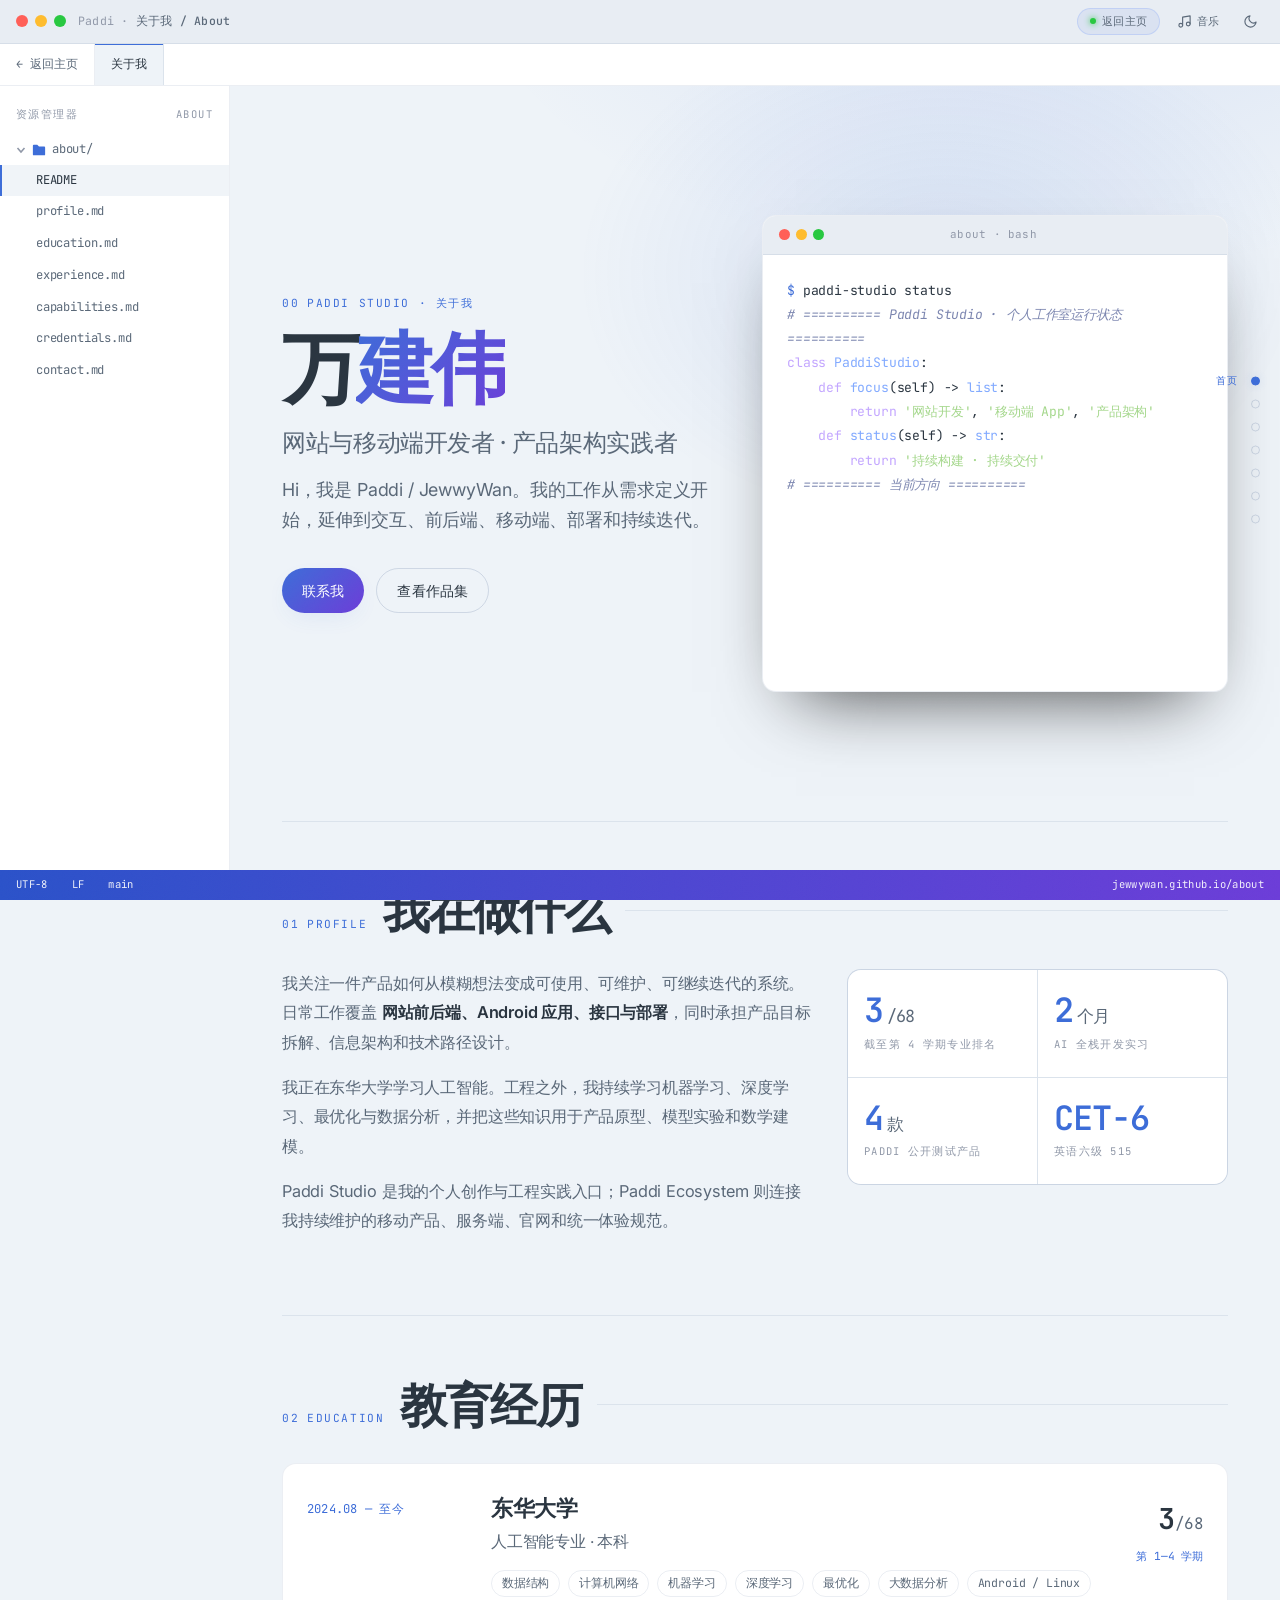
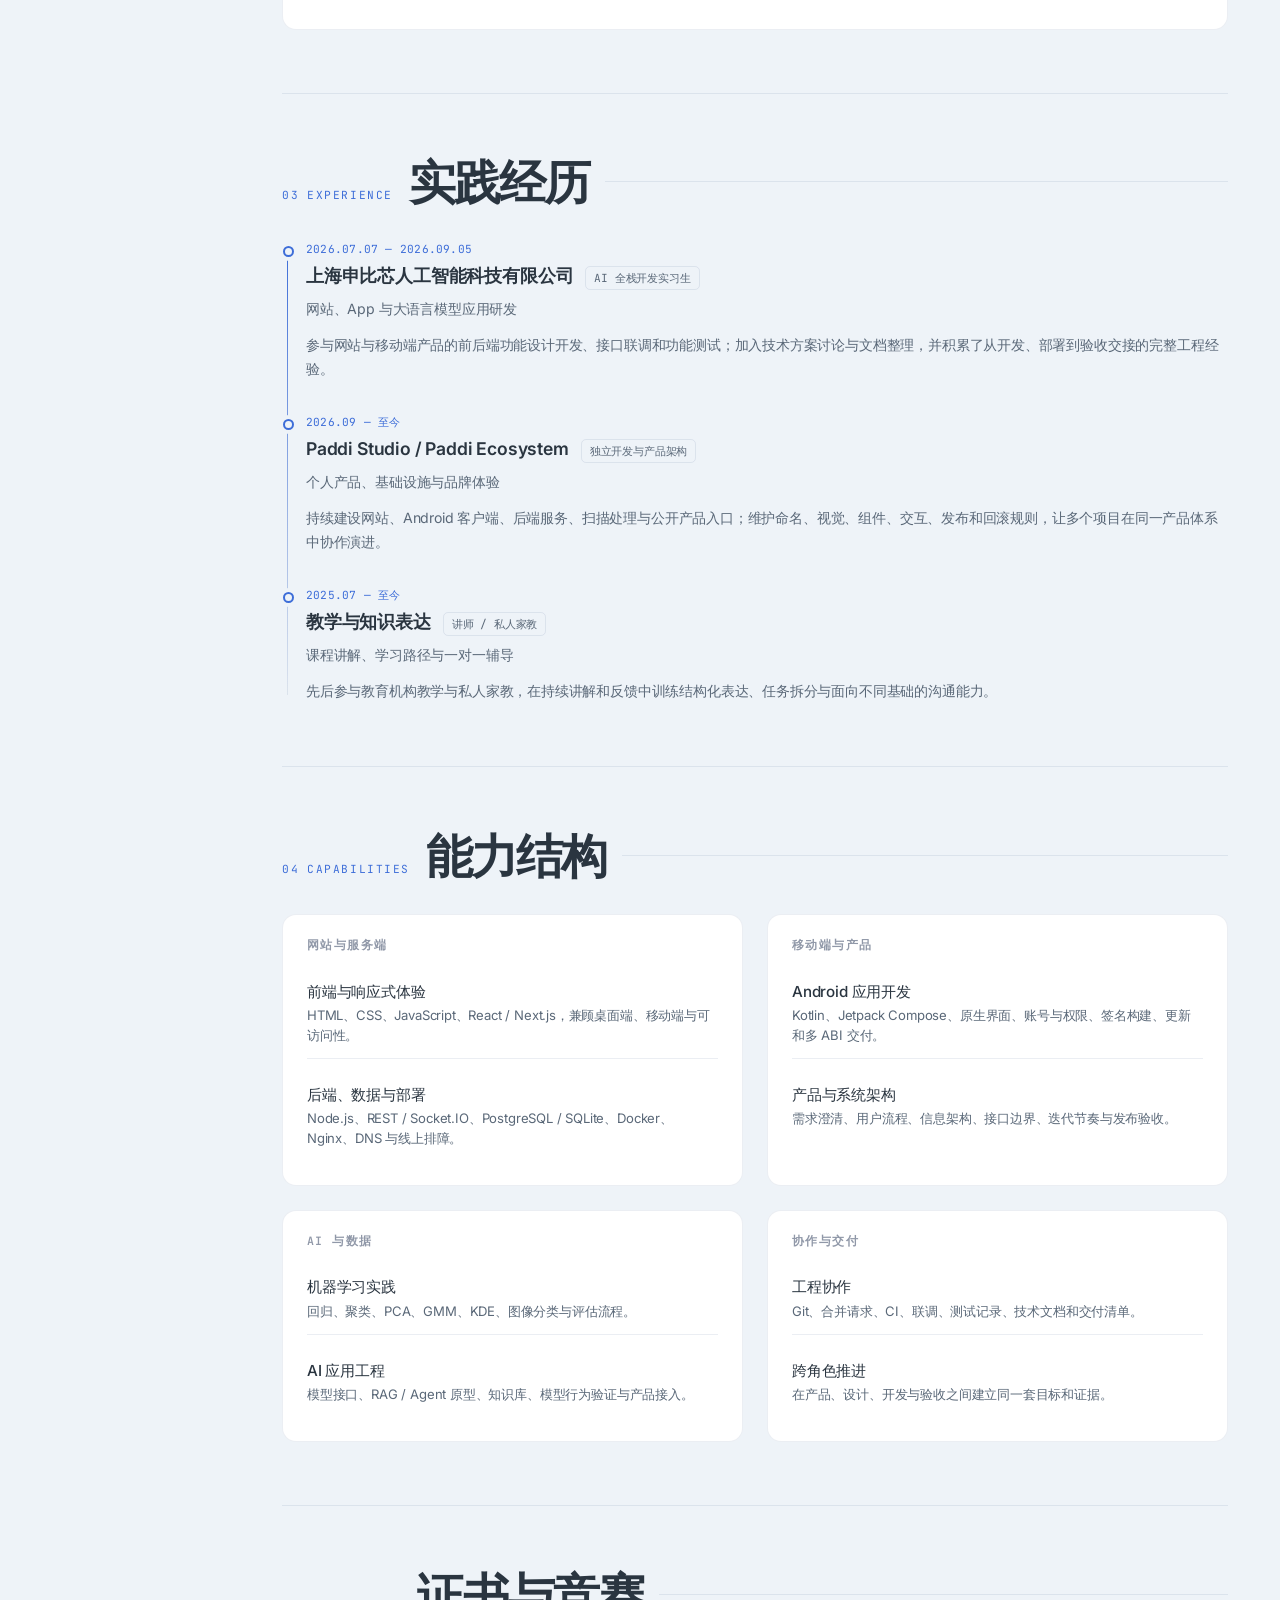
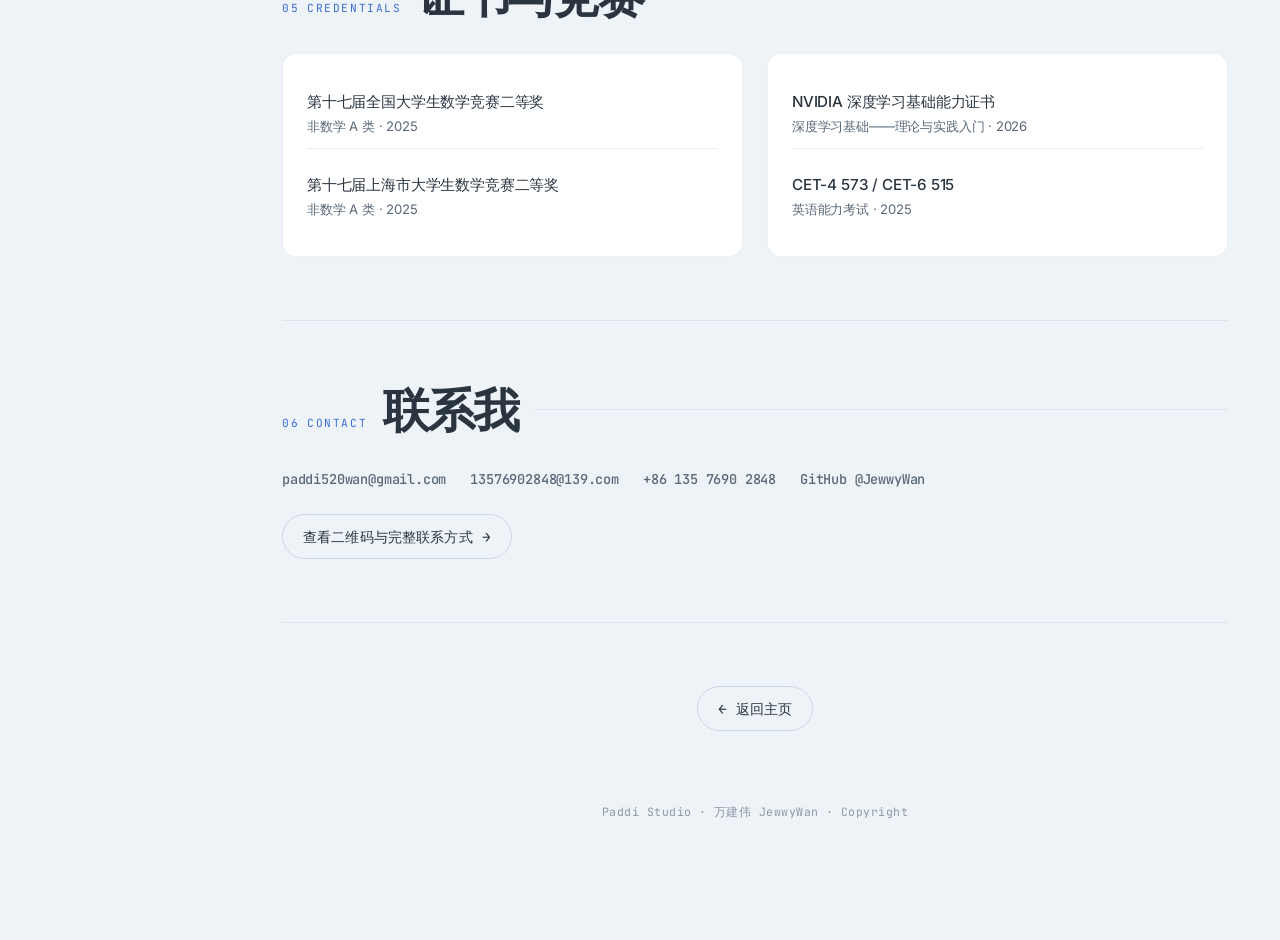
==== about.html @ 189fd2c2 "feat: publish personal studio site" ====
<!DOCTYPE html>
<html lang="zh-CN" data-theme="light">
<head>
  <meta charset="UTF-8">
  <meta name="viewport" content="width=device-width, initial-scale=1.0">
  <meta name="description" content="万建伟 JewwyWan 的个人介绍：网站与移动端开发、产品架构、学习经历、实习与专业能力。">
  <title>关于万建伟 JewwyWan · Paddi Studio</title>
  <link rel="preconnect" href="https://fonts.googleapis.com">
  <link rel="preconnect" href="https://fonts.gstatic.com" crossorigin>
  <link href="https://fonts.googleapis.com/css2?family=Cormorant+Garamond:wght@400;600;700&family=Inter:wght@300;400;500;600&family=JetBrains+Mono:wght@400;500&display=swap" rel="stylesheet">
  <link rel="stylesheet" href="./css/reset.css?v=20260712e">
  <link rel="stylesheet" href="./css/variables.css?v=20260712e">
  <link rel="stylesheet" href="./css/layout.css?v=20260721b">
  <link rel="stylesheet" href="./css/components.css?v=20261010-profile">
  <link rel="stylesheet" href="./css/animations.css?v=20260712e">
  <link rel="stylesheet" href="./css/cursor-ripple.css?v=20260721b">
</head>
<body>
  <canvas id="ripple-canvas"></canvas>
  <audio id="bgm-audio" preload="auto" loop><source src="./assets/bgm-feng.wav" type="audio/wav"></audio>
  <div class="progress" id="progress"></div>

  <div class="titlebar">
    <div class="titlebar-left">
      <div class="traffic"><span class="r"></span><span class="y"></span><span class="g"></span></div>
      <span class="titlebar-path">Paddi · <b>关于我 / About</b></span>
    </div>
    <div class="titlebar-center">万建伟 · Website / App / Product</div>
    <div class="titlebar-right">
      <a href="./home.html" class="status-pill" style="text-decoration:none;color:inherit;"><span class="dot" style="background:var(--green)"></span>返回主页</a>
      <button class="titlebar-music" id="musicToggle" title="播放音乐" aria-label="播放音乐">
        <svg viewBox="0 0 24 24" fill="none" stroke="currentColor" stroke-width="1.8" stroke-linecap="round" stroke-linejoin="round"><path d="M9 18V5l12-2v13"/><circle cx="6" cy="18" r="3"/><circle cx="18" cy="16" r="3"/></svg><span class="music-label">音乐</span>
      </button>
      <button class="theme-btn" id="themeBtn" title="切换主题" aria-label="切换主题"><svg viewBox="0 0 24 24" fill="none" stroke="currentColor" stroke-width="1.8" stroke-linecap="round" stroke-linejoin="round"><path d="M21 12.8A9 9 0 1111.2 3a7 7 0 009.8 9.8z"/></svg></button>
    </div>
  </div>

  <div class="tabstrip">
    <button class="tab" data-href="./home.html">← 返回主页</button>
    <button class="tab active" data-target="about-hero">关于我</button>
  </div>

  <aside class="rail">
    <div class="rail-header"><span>资源管理器</span><span>about</span></div>
    <div class="tree">
      <div class="tree-folder open" data-folder>
        <svg class="chev" viewBox="0 0 10 10" fill="none" stroke="currentColor" stroke-width="1.6"><path d="M3 1.5L7 5L3 8.5"/></svg>
        <svg class="ic" viewBox="0 0 16 16" fill="currentColor"><path d="M1 3a1 1 0 011-1h4l2 2h6a1 1 0 011 1v8a1 1 0 01-1 1H2a1 1 0 01-1-1V3z"/></svg>
        <span>about/</span>
      </div>
      <div class="tree-children">
        <div class="tree-file active" data-scroll="about-hero">README</div>
        <div class="tree-file" data-scroll="about-bg">profile.md</div>
        <div class="tree-file" data-scroll="about-edu">education.md</div>
        <div class="tree-file" data-scroll="about-exp">experience.md</div>
        <div class="tree-file" data-scroll="about-skills">capabilities.md</div>
        <div class="tree-file" data-scroll="about-certs">credentials.md</div>
        <div class="tree-file" data-scroll="about-contact">contact.md</div>
      </div>
    </div>
  </aside>

  <main class="content">
    <section id="about-hero" class="hero rv">
      <div class="hero-left">
        <span class="eyebrow solo">Paddi Studio · 关于我</span>
        <h1>万<span class="grad">建伟</span></h1>
        <p class="role">网站与移动端开发者 · 产品架构实践者</p>
        <p class="lede">Hi，我是 Paddi / JewwyWan。我的工作从需求定义开始，延伸到交互、前后端、移动端、部署和持续迭代。</p>
        <div class="hero-cta"><a href="./contact.html" class="btn pri">联系我</a><a href="./portfolio.html" class="btn ghost">查看作品集</a></div>
      </div>
      <div class="win">
        <div class="win-bar"><div class="traffic"><span class="r"></span><span class="y"></span><span class="g"></span></div><span class="win-title">about · bash</span></div>
        <div class="term" id="terminal-output"></div>
      </div>
    </section>

    <section id="about-bg" class="rv">
      <div class="section-head"><span class="eyebrow">PROFILE</span><h2>我在做什么</h2><span class="head-line"></span></div>
      <div class="about-grid">
        <div class="about-text">
          <p>我关注一件产品如何从模糊想法变成可使用、可维护、可继续迭代的系统。日常工作覆盖 <b>网站前后端、Android 应用、接口与部署</b>，同时承担产品目标拆解、信息架构和技术路径设计。</p>
          <p>我正在东华大学学习人工智能。工程之外，我持续学习机器学习、深度学习、最优化与数据分析，并把这些知识用于产品原型、模型实验和数学建模。</p>
          <p>Paddi Studio 是我的个人创作与工程实践入口；Paddi Ecosystem 则连接我持续维护的移动产品、服务端、官网和统一体验规范。</p>
        </div>
        <div class="stat-grid rv-stagger">
          <div class="stat"><div class="num">3<small>/68</small></div><div class="lbl">截至第 4 学期专业排名</div></div>
          <div class="stat"><div class="num">2<small>个月</small></div><div class="lbl">AI 全栈开发实习</div></div>
          <div class="stat"><div class="num">4<small>款</small></div><div class="lbl">Paddi 公开测试产品</div></div>
          <div class="stat"><div class="num">CET-6</div><div class="lbl">英语六级 515</div></div>
        </div>
      </div>
    </section>

    <section id="about-edu" class="rv">
      <div class="section-head"><span class="eyebrow">EDUCATION</span><h2>教育经历</h2><span class="head-line"></span></div>
      <div class="edu-card">
        <div class="edu-period">2024.08 — 至今</div>
        <div class="edu-main">
          <h3>东华大学</h3>
          <div class="edu-major">人工智能专业 · 本科</div>
          <div class="edu-courses"><span class="chip">数据结构</span><span class="chip">计算机网络</span><span class="chip">机器学习</span><span class="chip">深度学习</span><span class="chip">最优化</span><span class="chip">大数据分析</span><span class="chip">Android / Linux</span></div>
        </div>
        <div class="edu-gpa"><div class="v">3<small>/68</small></div><div class="rank">第 1—4 学期</div></div>
      </div>
    </section>

    <section id="about-exp" class="rv">
      <div class="section-head"><span class="eyebrow">EXPERIENCE</span><h2>实践经历</h2><span class="head-line"></span></div>
      <div class="timeline">
        <article class="tl-item">
          <div class="tl-period">2026.07.07 — 2026.09.05</div>
          <div class="tl-head"><h3>上海申比芯人工智能科技有限公司</h3><span class="role-tag">AI 全栈开发实习生</span></div>
          <div class="tl-org">网站、App 与大语言模型应用研发</div>
          <p class="tl-gain">参与网站与移动端产品的前后端功能设计开发、接口联调和功能测试；加入技术方案讨论与文档整理，并积累了从开发、部署到验收交接的完整工程经验。</p>
        </article>
        <article class="tl-item">
          <div class="tl-period">2026.09 — 至今</div>
          <div class="tl-head"><h3>Paddi Studio / Paddi Ecosystem</h3><span class="role-tag">独立开发与产品架构</span></div>
          <div class="tl-org">个人产品、基础设施与品牌体验</div>
          <p class="tl-gain">持续建设网站、Android 客户端、后端服务、扫描处理与公开产品入口；维护命名、视觉、组件、交互、发布和回滚规则，让多个项目在同一产品体系中协作演进。</p>
        </article>
        <article class="tl-item">
          <div class="tl-period">2025.07 — 至今</div>
          <div class="tl-head"><h3>教学与知识表达</h3><span class="role-tag">讲师 / 私人家教</span></div>
          <div class="tl-org">课程讲解、学习路径与一对一辅导</div>
          <p class="tl-gain">先后参与教育机构教学与私人家教，在持续讲解和反馈中训练结构化表达、任务拆分与面向不同基础的沟通能力。</p>
        </article>
      </div>
    </section>

    <section id="about-skills" class="rv">
      <div class="section-head"><span class="eyebrow">CAPABILITIES</span><h2>能力结构</h2><span class="head-line"></span></div>
      <div class="skill-blocks">
        <article class="skill-block"><h4>网站与服务端</h4><div class="cert-list">
          <div class="cert"><div class="body"><div class="t">前端与响应式体验</div><div class="d">HTML、CSS、JavaScript、React / Next.js，兼顾桌面端、移动端与可访问性。</div></div></div>
          <div class="cert"><div class="body"><div class="t">后端、数据与部署</div><div class="d">Node.js、REST / Socket.IO、PostgreSQL / SQLite、Docker、Nginx、DNS 与线上排障。</div></div></div>
        </div></article>
        <article class="skill-block"><h4>移动端与产品</h4><div class="cert-list">
          <div class="cert"><div class="body"><div class="t">Android 应用开发</div><div class="d">Kotlin、Jetpack Compose、原生界面、账号与权限、签名构建、更新和多 ABI 交付。</div></div></div>
          <div class="cert"><div class="body"><div class="t">产品与系统架构</div><div class="d">需求澄清、用户流程、信息架构、接口边界、迭代节奏与发布验收。</div></div></div>
        </div></article>
        <article class="skill-block"><h4>AI 与数据</h4><div class="cert-list">
          <div class="cert"><div class="body"><div class="t">机器学习实践</div><div class="d">回归、聚类、PCA、GMM、KDE、图像分类与评估流程。</div></div></div>
          <div class="cert"><div class="body"><div class="t">AI 应用工程</div><div class="d">模型接口、RAG / Agent 原型、知识库、模型行为验证与产品接入。</div></div></div>
        </div></article>
        <article class="skill-block"><h4>协作与交付</h4><div class="cert-list">
          <div class="cert"><div class="body"><div class="t">工程协作</div><div class="d">Git、合并请求、CI、联调、测试记录、技术文档和交付清单。</div></div></div>
          <div class="cert"><div class="body"><div class="t">跨角色推进</div><div class="d">在产品、设计、开发与验收之间建立同一套目标和证据。</div></div></div>
        </div></article>
      </div>
    </section>

    <section id="about-certs" class="rv">
      <div class="section-head"><span class="eyebrow">CREDENTIALS</span><h2>证书与竞赛</h2><span class="head-line"></span></div>
      <div class="skill-blocks">
        <article class="skill-block"><div class="cert-list">
          <div class="cert"><div class="body"><div class="t">第十七届全国大学生数学竞赛二等奖</div><div class="d">非数学 A 类 · 2025</div></div></div>
          <div class="cert"><div class="body"><div class="t">第十七届上海市大学生数学竞赛二等奖</div><div class="d">非数学 A 类 · 2025</div></div></div>
        </div></article>
        <article class="skill-block"><div class="cert-list">
          <div class="cert"><div class="body"><div class="t">NVIDIA 深度学习基础能力证书</div><div class="d">深度学习基础——理论与实践入门 · 2026</div></div></div>
          <div class="cert"><div class="body"><div class="t">CET-4 573 / CET-6 515</div><div class="d">英语能力考试 · 2025</div></div></div>
        </div></article>
      </div>
    </section>

    <section id="about-contact" class="rv">
      <div class="section-head"><span class="eyebrow">CONTACT</span><h2>联系我</h2><span class="head-line"></span></div>
      <div class="contact-inline">
        <a href="mailto:paddi520wan@gmail.com" class="plink">paddi520wan@gmail.com</a>
        <a href="mailto:13576902848@139.com" class="plink">13576902848@139.com</a>
        <a href="tel:+8613576902848" class="plink">+86 135 7690 2848</a>
        <a href="https://github.com/JewwyWan" target="_blank" rel="noopener" class="plink">GitHub @JewwyWan</a>
      </div>
      <div style="margin-top:var(--sp-5)"><a href="./contact.html" class="btn ghost">查看二维码与完整联系方式 →</a></div>
    </section>

    <section id="back" class="rv" style="text-align:center;padding-bottom:var(--sp-8)">
      <a href="./home.html" class="btn ghost">← 返回主页</a>
      <div class="foot-sig" style="margin-top:var(--sp-5)">Paddi Studio · 万建伟 JewwyWan · Copyright</div>
    </section>
  </main>

  <nav class="scrollnav">
    <a href="#about-hero" data-id="about-hero" data-label="首页"></a>
    <a href="#about-bg" data-id="about-bg" data-label="简介"></a>
    <a href="#about-edu" data-id="about-edu" data-label="教育"></a>
    <a href="#about-exp" data-id="about-exp" data-label="经历"></a>
    <a href="#about-skills" data-id="about-skills" data-label="能力"></a>
    <a href="#about-certs" data-id="about-certs" data-label="证书"></a>
    <a href="#about-contact" data-id="about-contact" data-label="联系"></a>
  </nav>
  <div class="statusbar"><div class="sb-item">UTF-8</div><div class="sb-item">LF</div><div class="sb-item">main</div><div class="sb-spacer"></div><div class="sb-item">jewwywan.github.io/about</div></div>

  <script src="./JS/copy.js?v=20260712e"></script>
  <script src="./JS/i18n.js?v=20261010-personal"></script>
  <script src="./JS/terminal.js?v=20261010-personal"></script>
  <script src="./JS/main.js?v=20260721b"></script>
  <script src="./JS/music.js?v=20260712e"></script>
  <script src="./JS/nav.js?v=20260712e"></script>
  <script src="./JS/ripple.js?v=20260721b"></script>
</body>
</html>
---- css/variables.css ----
/* ============================================================
   设计变量 — Paddi Studio 个人站视觉基础
   配色：带色温近黑 + 6级明度阶梯 + 单一柔和蓝强调
   ============================================================ */

:root {
  /* ---------- 背景明度阶梯（深→浅，模拟编辑器分层）---------- */
  --bg: #08080a;          /* 主背景，近黑带一丝蓝灰 */
  --editor: #0b0b10;      /* 编辑器底 */
  --editor2: #0e0e14;     /* 编辑器次底 */
  --panel: #0c0c11;       /* 侧栏底 */
  --chrome: #0f0f16;      /* 顶栏/控件底 */
  --surface: #101015;     /* 卡片面 */
  --surface2: #17171d;    /* 悬浮面/强调卡 */

  /* ---------- 文字层阶 ---------- */
  --ink: #ededee;         /* 主文字（非纯白）*/
  --sub: #9a9aa1;         /* 次级文字 */
  --sub2: #8a8a93;        /* 更次 */
  --faint: #7c7d8c;       /* 最弱 */

  /* ---------- 强调色（电光青蓝→紫 渐变）---------- */
  --accent: #5c8cff;      /* 主强调，柔和钴蓝 */
  --accent-2: #7c4dff;    /* 渐变终点紫 */
  --accent-soft: rgba(92, 140, 255, .12);  /* 12% 透明底色块 */
  --accent-glow: rgba(92, 140, 255, .17);  /* 光晕用 */

  /* ---------- 终端语法高亮色板（Tokyo Night 风）---------- */
  --t-k: #c3a6ff;  /* 关键字 紫 */
  --t-f: #82aaff;  /* 函数 蓝 */
  --t-s: #a4d78b;  /* 字符串 绿 */
  --t-n: #ff9e64;  /* 数字 橙 */
  --t-t: #5bd6c4;  /* 类型 青 */
  --t-c: #7c86b0;  /* 注释 灰 */
  --t-b: #519aba;  /* Markdown/标记 蓝 */

  /* ---------- 分隔线 ---------- */
  --line: rgba(255, 255, 255, .08);   /* 极淡白线 */
  --line2: rgba(255, 255, 255, .15);  /* 稍强 */

  /* ---------- 系统色 ---------- */
  --red: #ff5f57;
  --yellow: #febc2e;
  --green: #28c840;

  /* ---------- 字体系统 ---------- */
  --sans: -apple-system, BlinkMacSystemFont, "PingFang SC", "Helvetica Neue",
          "Inter", "Noto Sans SC", "Microsoft YaHei", sans-serif;
  --mono: "JetBrains Mono", ui-monospace, SFMono-Regular, Menlo, Consolas, monospace;
  --serif: "Cormorant Garamond", "Noto Serif SC", Georgia, serif;

  /* ---------- 圆角 ---------- */
  --r: 14px;       /* 卡片/容器 */
  --r-sm: 8px;     /* 小控件 */
  --r-xs: 5px;     /* 标签 */
  --r-pill: 980px; /* 胶囊/按钮全圆 */

  /* ---------- 间距 ---------- */
  --sp-1: 4px;
  --sp-2: 8px;
  --sp-3: 12px;
  --sp-4: 16px;
  --sp-5: 24px;
  --sp-6: 32px;
  --sp-7: 48px;
  --sp-8: 64px;

  /* ---------- IDE chrome 尺寸 ---------- */
  --h-title: 44px;   /* titlebar 高 */
  --h-tabs: 42px;    /* tabstrip 高 */
  --h-status: 30px;  /* statusbar 高 */
  --w-rail: 230px;   /* 左侧文件树宽 */

  /* ---------- 内容宽度 ---------- */
  --maxw: 1080px;    /* 内容最大宽 */
  --wide: 1220px;    /* 宽版 */

  /* ---------- 动效 ---------- */
  --ease: cubic-bezier(.16, 1, .3, 1);
  --ease-2: cubic-bezier(.22, 1, .36, 1);
  --t: .22s;
  --t-hover: .3s;
  --t-reveal: .8s;
}

/* ---------- 浅色模式（通过 [data-theme="light"] 切换）---------- */
[data-theme="light"] {
  --bg: #eef3f8;
  --editor: #ffffff;
  --editor2: #f7f9fc;
  --panel: #ffffff;
  --chrome: #e8edf3;
  --surface: #ffffff;
  --surface2: #f0f4f8;

  --ink: #2a3540;
  --sub: #5a6878;
  --sub2: #7080a0;
  --faint: #9098a8;

  --accent: #3d6dd8;
  --accent-2: #6c3dd8;
  --accent-soft: rgba(61, 109, 216, .08);
  --accent-glow: rgba(61, 109, 216, .12);

  --line: rgba(60, 90, 140, .1);
  --line2: rgba(60, 90, 140, .18);
}
---- css/layout.css ----
/* ============================================================
   IDE chrome 框架布局
   titlebar / tabstrip / rail / statusbar / scrollnav / progress
   ============================================================ */

/* ---------- 顶部阅读进度条 ---------- */
.progress {
  position: fixed;
  top: 0;
  left: 0;
  height: 2px;
  width: 0;
  z-index: 10000;
  background: linear-gradient(90deg, var(--accent), var(--accent-2));
  box-shadow: 0 0 8px var(--accent-glow);
  transition: width .1s linear;
}

/* ---------- titlebar（顶栏 44px）---------- */
.titlebar {
  position: fixed;
  top: 0;
  left: 0;
  right: 0;
  height: var(--h-title);
  z-index: 1000;
  display: flex;
  align-items: center;
  gap: var(--sp-4);
  padding: 0 var(--sp-4);
  background: var(--chrome);
  border-bottom: 1px solid var(--line);
  font-family: var(--mono);
  font-size: .72rem;
  color: var(--sub);
}

.titlebar-left {
  display: flex;
  align-items: center;
  gap: var(--sp-3);
  min-width: 0;
  flex-shrink: 1;
}

/* macOS 红绿灯 */
.traffic {
  display: flex;
  gap: 7px;
}
.traffic span {
  width: 12px;
  height: 12px;
  border-radius: 50%;
  display: block;
}
.traffic .r { background: var(--red); }
.traffic .y { background: var(--yellow); }
.traffic .g { background: var(--green); }

.titlebar-path {
  color: var(--faint);
  letter-spacing: .02em;
  white-space: nowrap;
  overflow: hidden;
  text-overflow: ellipsis;
}
.titlebar-path b {
  color: var(--sub);
  font-weight: 500;
}

.titlebar-center {
  position: absolute;
  left: 50%;
  transform: translateX(-50%);
  color: var(--faint);
  font-size: .68rem;
  letter-spacing: .04em;
  white-space: nowrap;
}

.titlebar-right {
  margin-left: auto;
  display: flex;
  align-items: center;
  gap: var(--sp-3);
  min-width: 0;
  flex-shrink: 0;
}

/* 招聘状态胶囊 */
.status-pill {
  display: inline-flex;
  align-items: center;
  gap: 6px;
  padding: 4px 12px;
  border-radius: var(--r-pill);
  background: var(--accent-soft);
  color: var(--accent);
  font-size: .68rem;
  letter-spacing: .02em;
  border: 1px solid rgba(92, 140, 255, .2);
}
.status-pill .dot {
  width: 6px;
  height: 6px;
  border-radius: 50%;
  background: var(--green);
  box-shadow: 0 0 6px var(--green);
  animation: blink 2s var(--ease) infinite;
}

/* 主题切换 */
.theme-btn {
  width: 28px;
  height: 28px;
  border-radius: var(--r-sm);
  display: grid;
  place-items: center;
  color: var(--sub);
  transition: background var(--t) var(--ease), color var(--t) var(--ease);
}
.theme-btn:hover {
  background: var(--surface2);
  color: var(--ink);
}
.theme-btn svg { width: 15px; height: 15px; }

/* 音乐切换按钮（IDE chrome 顶栏内，跨子页面共用） */
.titlebar-music {
  display: inline-flex;
  align-items: center;
  gap: 5px;
  height: 28px;
  padding: 0 9px;
  border-radius: var(--r-sm);
  color: var(--sub);
  font-family: var(--mono);
  font-size: .68rem;
  transition: background var(--t) var(--ease), color var(--t) var(--ease);
}
.titlebar-music svg { width: 15px; height: 15px; }
.titlebar-music:hover {
  background: var(--surface2);
  color: var(--ink);
}
.titlebar-music.playing {
  color: var(--accent);
}
.titlebar-music.playing svg {
  animation: titlebarNoteBounce .8s ease-in-out infinite alternate;
}
@keyframes titlebarNoteBounce {
  from { transform: translateY(0); }
  to   { transform: translateY(-2px); }
}

/* ---------- tabstrip（标签页条 42px）---------- */
.tabstrip {
  position: fixed;
  top: var(--h-title);
  left: 0;
  right: 0;
  height: var(--h-tabs);
  z-index: 999;
  display: flex;
  align-items: stretch;
  background: var(--editor);
  border-bottom: 1px solid var(--line);
  overflow-x: auto;
  scrollbar-width: none;
}
.tabstrip::-webkit-scrollbar { display: none; }

.tab {
  display: flex;
  align-items: center;
  gap: var(--sp-2);
  padding: 0 var(--sp-4);
  font-family: var(--mono);
  font-size: .72rem;
  color: var(--sub);
  background: transparent;
  border-right: 1px solid var(--line);
  cursor: pointer;
  white-space: nowrap;
  position: relative;
  transition: background var(--t) var(--ease), color var(--t) var(--ease);
}
.tab:hover {
  background: var(--surface);
  color: var(--ink);
}
.tab.active {
  background: var(--bg);
  color: var(--ink);
}
.tab.active::after {
  content: "";
  position: absolute;
  top: 0;
  left: 0;
  right: 0;
  height: 1px;
  background: var(--accent);
}
.tab .dot-close {
  width: 14px;
  height: 14px;
  border-radius: var(--r-xs);
  display: grid;
  place-items: center;
  color: var(--faint);
  opacity: 0;
  transition: opacity var(--t) var(--ease), background var(--t) var(--ease);
}
.tab:hover .dot-close,
.tab.active .dot-close { opacity: 1; }
.tab .dot-close:hover {
  background: var(--surface2);
  color: var(--ink);
}
.tab .file-icon {
  width: 14px;
  height: 14px;
  color: var(--accent);
}

/* ---------- rail（左侧文件树侧栏）---------- */
.rail {
  position: fixed;
  top: calc(var(--h-title) + var(--h-tabs));
  left: 0;
  bottom: var(--h-status);
  width: var(--w-rail);
  z-index: 900;
  background: var(--panel);
  border-right: 1px solid var(--line);
  overflow-y: auto;
  padding: var(--sp-4) 0;
}

.rail-header {
  padding: var(--sp-1) var(--sp-4) var(--sp-3);
  font-family: var(--mono);
  font-size: .66rem;
  text-transform: uppercase;
  letter-spacing: .14em;
  color: var(--faint);
  display: flex;
  align-items: center;
  justify-content: space-between;
}

.tree { font-family: var(--mono); font-size: .76rem; }

.tree-folder {
  display: flex;
  align-items: center;
  gap: 6px;
  padding: 5px var(--sp-4);
  color: var(--sub);
  cursor: pointer;
  user-select: none;
}
.tree-folder .chev {
  width: 10px;
  height: 10px;
  transition: transform var(--t) var(--ease);
  color: var(--faint);
}
.tree-folder.open .chev { transform: rotate(90deg); }
.tree-folder .ic { color: var(--accent); width: 14px; height: 14px; }

.tree-children {
  overflow: hidden;
  max-height: 0;
  transition: max-height var(--t-hover) var(--ease);
}
.tree-folder.open + .tree-children { max-height: 400px; }

.tree-file {
  display: flex;
  align-items: center;
  gap: 6px;
  padding: 6px var(--sp-4) 6px calc(var(--sp-4) + 18px);
  color: var(--sub);
  cursor: pointer;
  border-left: 2px solid transparent;
  transition: background var(--t) var(--ease), color var(--t) var(--ease),
              border-color var(--t) var(--ease);
}
.tree-file:hover {
  background: var(--surface);
  color: var(--ink);
}
.tree-file.active {
  background: var(--surface2);
  color: var(--ink);
  border-left-color: var(--accent);
}
.tree-file .ic {
  width: 14px;
  height: 14px;
  flex-shrink: 0;
}
.tree-file .ic-md { color: var(--t-b); }
.tree-file .ic-py { color: var(--t-s); }
.tree-file .ic-ts { color: var(--t-f); }
.tree-file .ic-json { color: var(--t-n); }

/* ---------- statusbar（底部状态栏 30px）---------- */
.statusbar {
  position: fixed;
  bottom: 0;
  left: 0;
  right: 0;
  height: var(--h-status);
  z-index: 1000;
  display: flex;
  align-items: center;
  gap: var(--sp-5);
  padding: 0 var(--sp-4);
  background: linear-gradient(90deg, #2b52c9, var(--accent-2));
  color: #fff;
  font-family: var(--mono);
  font-size: .66rem;
  letter-spacing: .03em;
}
.statusbar .sb-item {
  display: flex;
  align-items: center;
  gap: 5px;
  opacity: .92;
}
.statusbar .sb-item svg { width: 11px; height: 11px; }
.statusbar .sb-spacer { flex: 1; }

/* ---------- scrollnav（右侧滚动点导航）---------- */
.scrollnav {
  position: fixed;
  right: 20px;
  top: 50%;
  transform: translateY(-50%);
  z-index: 800;
  display: flex;
  flex-direction: column;
  gap: 14px;
}
.scrollnav a {
  position: relative;
  width: 9px;
  height: 9px;
  border-radius: 50%;
  border: 1px solid var(--line2);
  background: transparent;
  transition: all var(--t-hover) var(--ease);
}
.scrollnav a::after {
  content: attr(data-label);
  position: absolute;
  right: calc(100% + 14px);
  top: 50%;
  transform: translateY(-50%);
  font-family: var(--mono);
  font-size: .62rem;
  letter-spacing: .12em;
  text-transform: uppercase;
  color: var(--faint);
  white-space: nowrap;
  opacity: 0;
  pointer-events: none;
  transition: opacity var(--t) var(--ease), color var(--t) var(--ease);
}
.scrollnav a:hover { border-color: var(--accent); }
.scrollnav a:hover::after { opacity: 1; color: var(--ink); }
.scrollnav a.active {
  background: var(--accent);
  border-color: var(--accent);
  box-shadow: 0 0 10px var(--accent-glow);
}
.scrollnav a.active::after { opacity: 1; color: var(--accent); }

/* ---------- 主内容区 ---------- */
.content {
  position: relative;
  z-index: 2;
  margin-left: var(--w-rail);
  max-width: var(--maxw);
  padding: 0 clamp(20px, 5vw, 52px);
}
.content section {
  padding: clamp(40px, 7vh, 80px) 0;
  border-bottom: 1px solid var(--line);
}
.content section:last-of-type { border-bottom: none; }

/* ---------- 章节标题（带 01/02 counter）---------- */
.section-head {
  margin-bottom: var(--sp-6);
  display: flex;
  align-items: baseline;
  gap: var(--sp-4);
  counter-increment: sec;
}
.eyebrow {
  font-family: var(--mono);
  font-size: .7rem;
  text-transform: uppercase;
  letter-spacing: .14em;
  color: var(--accent);
  display: flex;
  align-items: center;
  gap: var(--sp-2);
}
.eyebrow::before {
  content: counter(sec, decimal-leading-zero);
  color: var(--accent);
  font-variant-numeric: tabular-nums;
}
.section-head h2 {
  font-size: clamp(1.85rem, 4.4vw, 2.95rem);
  font-weight: 600;
  letter-spacing: -.04em;
  color: var(--ink);
}
.section-head .head-line {
  flex: 1;
  height: 1px;
  background: var(--line);
  align-self: center;
}

/* content 用 counter 重置 */
.content { counter-reset: sec; }

/* ---------- 响应式：移动端隐藏 rail/简化 chrome ---------- */
@media (max-width: 1280px) {
  .titlebar-center { display: none; }
  .titlebar-path { max-width: 28vw; }
  .titlebar-right { gap: var(--sp-2); }
}

@media (max-width: 860px) {
  :root {
    --w-rail: 0px;
  }
  .rail { display: none; }
  .content { margin-left: 0; }
  .scrollnav { display: none; }
  .titlebar-path { max-width: 24vw; }
  .titlebar-right .status-pill { display: none; }
  .tabstrip { font-size: .68rem; }
  .statusbar .sb-hide-m { display: none; }
}

@media (max-width: 560px) {
  .titlebar {
    gap: var(--sp-2);
    padding: 0 var(--sp-3);
  }
  .titlebar-path,
  .titlebar-music .music-label { display: none; }
  .titlebar-music { padding: 0 6px; }
  .traffic span { width: 10px; height: 10px; }
}
---- css/components.css ----
/* ============================================================
   组件样式 — Hero / 卡片 / 时间轴 / 按钮 / 终端 / 技能网格
   ============================================================ */

/* ---------- 通用按钮 ---------- */
.btn {
  display: inline-flex;
  align-items: center;
  gap: 8px;
  padding: 10px 20px;
  border-radius: var(--r-pill);
  font-family: var(--mono);
  font-size: .9rem;
  font-weight: 500;
  letter-spacing: .01em;
  cursor: pointer;
  transition: transform var(--t-hover) var(--ease),
              background var(--t-hover) var(--ease),
              color var(--t-hover) var(--ease),
              border-color var(--t-hover) var(--ease),
              box-shadow var(--t-hover) var(--ease);
}
.btn:active { transform: scale(.98); }
.btn svg { width: 15px; height: 15px; }

.btn.pri {
  background: linear-gradient(135deg, var(--accent), var(--accent-2));
  color: #fff;
  box-shadow: 0 8px 24px -8px var(--accent-glow);
}
.btn.pri:hover {
  transform: translateY(-1px);
  box-shadow: 0 12px 30px -8px var(--accent-glow);
  filter: brightness(1.05);
}

.btn.ghost {
  background: transparent;
  color: var(--ink);
  border: 1px solid var(--line2);
}
.btn.ghost:hover {
  background: var(--surface2);
  border-color: var(--accent);
  transform: translateY(-1px);
}

/* ---------- 文字链接（下划线滑入）---------- */
.plink {
  position: relative;
  display: inline-flex;
  align-items: center;
  gap: 4px;
  color: var(--accent);
  font-weight: 500;
}
.plink::after {
  content: "";
  position: absolute;
  left: 0;
  right: 100%;
  bottom: -2px;
  height: 1px;
  background: var(--accent);
  transition: right .3s var(--ease);
}
.plink:hover::after { right: 0; }
.plink:hover { gap: 7px; }

/* ============================================================
   Hero
   ============================================================ */
.hero {
  display: grid;
  grid-template-columns: 1.02fr 1.1fr;
  gap: var(--sp-7);
  align-items: center;
  min-height: calc(100vh - var(--h-title) - var(--h-tabs) - var(--h-status) - 48px);
  padding: clamp(32px, 6vh, 64px) 0;
  position: relative;
}
/* Hero 蓝色光晕 */
.hero::before {
  content: "";
  position: absolute;
  top: -10%;
  right: -8%;
  width: min(720px, 70vw);
  height: 520px;
  background: radial-gradient(ellipse, var(--accent-glow), transparent 72%);
  pointer-events: none;
  z-index: -1;
  animation: heroGlow 14s var(--ease) infinite alternate;
}
/* Hero 点阵网格 */
.hero::after {
  content: "";
  position: absolute;
  inset: 0;
  background-image: radial-gradient(rgba(255,255,255,.045) 1.1px, transparent 1.1px);
  background-size: 26px 26px;
  -webkit-mask-image: radial-gradient(ellipse 80% 70% at 60% 40%, #000, transparent 75%);
          mask-image: radial-gradient(ellipse 80% 70% at 60% 40%, #000, transparent 75%);
  pointer-events: none;
  z-index: -2;
}

.hero-left .eyebrow { margin-bottom: var(--sp-5); }

.hero h1 {
  font-family: var(--serif);
  font-size: clamp(2.9rem, 6.4vw, 4.9rem);
  font-weight: 700;
  line-height: .92;
  letter-spacing: -.045em;
  color: var(--ink);
  margin-bottom: var(--sp-4);
}
.hero h1 .grad {
  background: linear-gradient(135deg, var(--accent), var(--accent-2));
  -webkit-background-clip: text;
          background-clip: text;
  -webkit-text-fill-color: transparent;
}

.hero .role {
  font-size: clamp(1.08rem, 2.3vw, 1.5rem);
  color: var(--sub);
  letter-spacing: -.015em;
  margin-bottom: var(--sp-3);
  font-weight: 500;
}
.hero .role b { color: var(--ink); font-weight: 600; }

.hero .lede {
  font-size: clamp(1rem, 1.4vw, 1.12rem);
  color: var(--sub);
  line-height: 1.7;
  max-width: 46ch;
  margin-bottom: var(--sp-6);
}

.hero-cta {
  display: flex;
  gap: var(--sp-3);
  flex-wrap: wrap;
}

/* Hero meta 行 */
.hero-meta {
  display: flex;
  gap: var(--sp-5);
  margin-top: var(--sp-6);
  flex-wrap: wrap;
}
.hero-meta .m-item {
  display: flex;
  flex-direction: column;
  gap: 2px;
}
.hero-meta .m-label {
  font-family: var(--mono);
  font-size: .62rem;
  text-transform: uppercase;
  letter-spacing: .14em;
  color: var(--faint);
}
.hero-meta .m-val {
  font-size: .92rem;
  color: var(--ink);
  font-weight: 500;
}

/* ---------- 友情链接 ---------- */
.friend-links {
  margin-top: var(--sp-6);
}
.friend-links .fl-label {
  display: block;
  margin-bottom: var(--sp-3);
  font-family: var(--mono);
  font-size: .62rem;
  text-transform: uppercase;
  letter-spacing: .14em;
  color: var(--faint);
}
.fl-list {
  display: flex;
  gap: var(--sp-3);
  flex-wrap: wrap;
}
.fl-card {
  display: inline-flex;
  align-items: center;
  gap: var(--sp-2);
  padding: 8px 14px 8px 10px;
  background: var(--surface);
  border: 1px solid var(--line);
  border-radius: var(--r-pill);
  text-decoration: none;
  color: var(--ink);
  font-size: .82rem;
  font-weight: 500;
  transition: transform var(--t-hover) var(--ease),
              border-color var(--t-hover) var(--ease),
              box-shadow var(--t-hover) var(--ease),
              background var(--t-hover) var(--ease);
}
.fl-card:hover {
  transform: translateY(-2px);
  border-color: var(--accent);
  background: var(--surface2);
  box-shadow: 0 10px 24px -12px var(--accent-glow);
}
.fl-icon {
  width: 22px;
  height: 22px;
  border-radius: 5px;
  flex-shrink: 0;
  display: block;
}
.fl-arrow {
  width: 13px;
  height: 13px;
  color: var(--faint);
  transition: color var(--t) var(--ease), transform var(--t) var(--ease);
}
.fl-card:hover .fl-arrow {
  color: var(--accent);
  transform: translate(2px, -2px);
}

/* ---------- 终端窗口 ---------- */
.win {
  background: var(--editor);
  border-radius: var(--r);
  border: 1px solid var(--line);
  box-shadow: 0 34px 70px -34px rgba(0,0,0,.75),
              0 2px rgba(255,255,255,.03) inset;
  overflow: hidden;
  font-family: var(--mono);
}
.win-bar {
  display: flex;
  align-items: center;
  gap: var(--sp-3);
  padding: 10px var(--sp-4);
  background: var(--chrome);
  border-bottom: 1px solid var(--line);
  font-size: .68rem;
  color: var(--faint);
}
.win-bar .traffic { gap: 6px; }
.win-bar .traffic span { width: 11px; height: 11px; }
.win-bar .win-title {
  margin: 0 auto;
  padding-right: 60px;
  letter-spacing: .02em;
}

.term {
  padding: var(--sp-5);
  font-size: .82rem;
  line-height: 1.85;
  color: var(--sub);
  min-height: 320px;
}
.term .line { white-space: pre-wrap; word-break: break-word; }
.term .prompt { color: var(--accent); }
.term .cmd { color: var(--ink); }
.term .k { color: var(--t-k); }
.term .f { color: var(--t-f); }
.term .s { color: var(--t-s); }
.term .n { color: var(--t-n); }
.term .t { color: var(--t-t); }
.term .c { color: var(--t-c); font-style: italic; }
.term .ok { color: var(--green); }
.term .fn { color: var(--t-f); }
.term .dot { color: var(--t-c); }
.term .op { color: var(--t-n); }
.term .cl { color: var(--t-t); }
.term .cursor {
  display: inline-block;
  width: 8px;
  height: 16px;
  background: var(--accent);
  vertical-align: text-bottom;
  margin-left: 2px;
  animation: blink 1.1s steps(1) infinite;
}

/* ============================================================
   关于我 — 数据卡片
   ============================================================ */
.about-grid {
  display: grid;
  grid-template-columns: 1.4fr 1fr;
  gap: var(--sp-6);
  align-items: start;
}
.about-text p {
  color: var(--sub);
  line-height: 1.8;
  margin-bottom: var(--sp-4);
  font-size: 1.02rem;
}
.about-text p b { color: var(--ink); font-weight: 600; }

.stat-grid {
  display: grid;
  grid-template-columns: repeat(2, 1fr);
  gap: 1px;
  background: var(--line);
  border: 1px solid var(--line);
  border-radius: var(--r);
  overflow: hidden;
}
.stat {
  padding: var(--sp-5) var(--sp-4);
  background: var(--surface);
  transition: background var(--t-hover) var(--ease);
}
.stat:hover { background: var(--surface2); }
.stat .num {
  font-family: var(--mono);
  font-size: clamp(1.6rem, 3vw, 2.1rem);
  font-weight: 600;
  color: var(--accent);
  letter-spacing: -.03em;
  font-variant-numeric: tabular-nums;
  line-height: 1;
  margin-bottom: var(--sp-2);
}
.stat .num small {
  font-size: .5em;
  color: var(--sub);
  font-weight: 400;
  margin-left: 4px;
}
.stat .lbl {
  font-family: var(--mono);
  font-size: .66rem;
  text-transform: uppercase;
  letter-spacing: .12em;
  color: var(--faint);
}

/* 奇数个卡片时，最后一个跨满列居中 */
.stat-grid > .stat:last-child:nth-child(odd) {
  grid-column: 1 / -1;
  text-align: center;
}

/* ============================================================
   教育背景
   ============================================================ */
.edu-card {
  display: grid;
  grid-template-columns: 160px 1fr auto;
  gap: var(--sp-5);
  align-items: start;
  padding: var(--sp-6) var(--sp-5);
  background: var(--surface);
  border: 1px solid var(--line);
  border-radius: var(--r);
  transition: background var(--t-hover) var(--ease), border-color var(--t-hover) var(--ease);
}
.edu-card:hover {
  background: var(--surface2);
  border-color: var(--line2);
}
.edu-period {
  font-family: var(--mono);
  font-size: .76rem;
  color: var(--accent);
  letter-spacing: .02em;
  padding-top: 4px;
}
.edu-main h3 {
  font-size: 1.4rem;
  font-weight: 600;
  letter-spacing: -.02em;
  margin-bottom: var(--sp-2);
}
.edu-main h3 .tag-211 {
  display: inline-block;
  margin-left: var(--sp-2);
  padding: 2px 8px;
  font-family: var(--mono);
  font-size: .62rem;
  letter-spacing: .1em;
  color: var(--accent);
  background: var(--accent-soft);
  border-radius: var(--r-xs);
  vertical-align: middle;
  font-weight: 500;
}
.edu-major {
  color: var(--sub);
  margin-bottom: var(--sp-4);
  font-size: .98rem;
}
.edu-courses {
  display: flex;
  flex-wrap: wrap;
  gap: var(--sp-2);
}
.edu-courses .chip {
  font-family: var(--mono);
  font-size: .72rem;
  padding: 3px 10px;
  border-radius: var(--r-pill);
  border: 1px solid var(--line);
  color: var(--sub);
  transition: all var(--t) var(--ease);
}
.edu-courses .chip:hover {
  border-color: var(--accent);
  color: var(--accent);
}
.edu-gpa { text-align: right; }
.edu-gpa .v {
  font-family: var(--mono);
  font-size: 1.8rem;
  font-weight: 600;
  color: var(--ink);
  letter-spacing: -.02em;
  font-variant-numeric: tabular-nums;
}
.edu-gpa .v small { color: var(--sub); font-size: .55em; font-weight: 400; }
.edu-gpa .rank {
  font-family: var(--mono);
  font-size: .7rem;
  color: var(--accent);
  margin-top: 4px;
}

/* ============================================================
   专业技能 — 技术栈网格
   ============================================================ */
.skill-blocks {
  display: grid;
  grid-template-columns: 1fr 1fr;
  gap: var(--sp-5);
}
.skill-block {
  background: var(--surface);
  border: 1px solid var(--line);
  border-radius: var(--r);
  padding: var(--sp-5);
  transition: background var(--t-hover) var(--ease);
}
.skill-block:hover { background: var(--surface2); }
.skill-block h4 {
  font-family: var(--mono);
  font-size: .72rem;
  text-transform: uppercase;
  letter-spacing: .12em;
  color: var(--faint);
  margin-bottom: var(--sp-4);
  display: flex;
  align-items: center;
  gap: var(--sp-2);
}
.skill-block h4 .ic { color: var(--accent); width: 16px; height: 16px; }

.tech-grid {
  display: grid;
  grid-template-columns: repeat(3, 1fr);
  gap: 1px;
  background: var(--line);
  border: 1px solid var(--line);
  border-radius: var(--r-sm);
  overflow: hidden;
}
.tech {
  padding: var(--sp-4) var(--sp-3);
  background: var(--surface);
  display: flex;
  align-items: center;
  gap: var(--sp-2);
  transition: background var(--t) var(--ease);
}
.tech:hover { background: var(--editor2); }
.tech .nm {
  font-family: var(--mono);
  font-size: .82rem;
  color: var(--ink);
  font-weight: 500;
}
.tech .lv {
  margin-left: auto;
  font-family: var(--mono);
  font-size: .6rem;
  color: var(--accent);
  letter-spacing: .08em;
}

/* 证书/通用技能 列表 */
.cert-list { display: flex; flex-direction: column; gap: var(--sp-3); }
.cert {
  display: flex;
  align-items: flex-start;
  gap: var(--sp-3);
  padding: var(--sp-3) 0;
  border-bottom: 1px solid var(--line);
}
.cert:last-child { border-bottom: none; }
.cert .ic {
  flex-shrink: 0;
  width: 32px;
  height: 32px;
  border-radius: var(--r-sm);
  background: var(--accent-soft);
  color: var(--accent);
  display: grid;
  place-items: center;
}
.cert .ic svg { width: 16px; height: 16px; }
.cert .body { flex: 1; }
.cert .body .t {
  color: var(--ink);
  font-weight: 500;
  font-size: .95rem;
  margin-bottom: 2px;
}
.cert .body .d {
  color: var(--sub);
  font-size: .82rem;
  line-height: 1.5;
}

/* ============================================================
   项目经验 — 卡片网格
   ============================================================ */
.proj-grid {
  display: grid;
  grid-template-columns: repeat(2, 1fr);
  gap: 1px;
  background: var(--line);
  border: 1px solid var(--line);
  border-radius: var(--r);
  overflow: hidden;
}
.proj {
  padding: var(--sp-6) var(--sp-5);
  background: var(--surface);
  display: flex;
  flex-direction: column;
  gap: var(--sp-3);
  transition: background var(--t-hover) var(--ease);
  position: relative;
}
.proj:hover { background: var(--surface2); }
.proj::before {
  content: "";
  position: absolute;
  top: 0;
  left: 0;
  width: 3px;
  height: 0;
  background: linear-gradient(180deg, var(--accent), var(--accent-2));
  transition: height var(--t-hover) var(--ease);
}
.proj:hover::before { height: 100%; }

.proj-head {
  display: flex;
  align-items: center;
  gap: var(--sp-3);
}
.proj-num {
  font-family: var(--mono);
  font-size: .72rem;
  color: var(--accent);
  letter-spacing: .04em;
  font-variant-numeric: tabular-nums;
}
.proj h3 {
  font-size: 1.15rem;
  font-weight: 600;
  letter-spacing: -.02em;
  color: var(--ink);
}
.proj-stack {
  display: flex;
  flex-wrap: wrap;
  gap: 6px;
}
.proj-stack .s {
  font-family: var(--mono);
  font-size: .66rem;
  padding: 2px 8px;
  border-radius: var(--r-xs);
  background: var(--accent-soft);
  color: var(--accent);
  letter-spacing: .02em;
}
.proj p {
  color: var(--sub);
  font-size: .9rem;
  line-height: 1.65;
  flex: 1;
}
.proj-foot {
  display: flex;
  align-items: center;
  justify-content: space-between;
  margin-top: var(--sp-2);
}
.proj-link {
  font-family: var(--mono);
  font-size: .78rem;
  color: var(--accent);
  display: inline-flex;
  align-items: center;
  gap: 6px;
  transition: gap var(--t) var(--ease);
}
.proj-link:hover { gap: 10px; }
.proj-link svg { width: 14px; height: 14px; }

/* ============================================================
   工作经历 — 时间轴
   ============================================================ */
.timeline {
  position: relative;
  padding-left: var(--sp-5);
}
.timeline::before {
  content: "";
  position: absolute;
  left: 5px;
  top: 8px;
  bottom: 8px;
  width: 1px;
  background: linear-gradient(180deg, var(--accent), var(--line));
}
.tl-item {
  position: relative;
  padding-bottom: var(--sp-6);
}
.tl-item:last-child { padding-bottom: 0; }
.tl-item::before {
  content: "";
  position: absolute;
  left: -23px;
  top: 6px;
  width: 11px;
  height: 11px;
  border-radius: 50%;
  background: var(--bg);
  border: 2px solid var(--accent);
  box-shadow: 0 0 0 4px var(--bg);
  transition: all var(--t-hover) var(--ease);
}
.tl-item:hover::before {
  background: var(--accent);
  box-shadow: 0 0 0 4px var(--bg), 0 0 12px var(--accent-glow);
}
.tl-period {
  font-family: var(--mono);
  font-size: .7rem;
  color: var(--accent);
  letter-spacing: .02em;
  margin-bottom: var(--sp-2);
}
.tl-head {
  display: flex;
  align-items: baseline;
  gap: var(--sp-3);
  flex-wrap: wrap;
  margin-bottom: var(--sp-2);
}
.tl-head h3 {
  font-size: 1.1rem;
  font-weight: 600;
  color: var(--ink);
  letter-spacing: -.01em;
}
.tl-head .role-tag {
  font-family: var(--mono);
  font-size: .7rem;
  color: var(--sub);
  padding: 2px 8px;
  border: 1px solid var(--line);
  border-radius: var(--r-xs);
}
.tl-org {
  color: var(--sub);
  font-size: .88rem;
  margin-bottom: var(--sp-3);
}
.tl-gain {
  color: var(--sub);
  font-size: .88rem;
  line-height: 1.7;
}
.tl-gain b { color: var(--ink); font-weight: 500; }

/* ============================================================
   联系方式
   ============================================================ */

/* 联系卡片网格 */
.contact-cards {
  display: grid;
  grid-template-columns: repeat(2, 1fr);
  gap: var(--sp-4);
  margin-bottom: var(--sp-6);
}
.contact-card {
  display: flex;
  align-items: center;
  gap: var(--sp-4);
  padding: var(--sp-5) var(--sp-5);
  border-radius: var(--r);
  border: 1px solid rgba(255, 255, 255, 0.08);
  background: linear-gradient(135deg, rgba(35, 41, 53, 0.4), rgba(20, 24, 32, 0.7));
  text-decoration: none;
  color: var(--ink);
  transition: transform var(--t) var(--ease), border-color var(--t) var(--ease), background var(--t) var(--ease);
  position: relative;
  overflow: hidden;
}
.contact-card::before {
  content: "";
  position: absolute;
  left: 0;
  top: 0;
  width: 3px;
  height: 0;
  background: linear-gradient(180deg, var(--accent), var(--accent-2, var(--accent)));
  transition: height var(--t) var(--ease);
}
.contact-card:hover {
  transform: translateY(-3px);
  border-color: rgba(46, 101, 255, 0.35);
  background: linear-gradient(135deg, rgba(46, 101, 255, 0.10), rgba(20, 24, 32, 0.8));
}
.contact-card:hover::before { height: 100%; }
.cc-icon {
  flex-shrink: 0;
  width: 48px;
  height: 48px;
  display: grid;
  place-items: center;
  border-radius: var(--r-sm);
  background: var(--surface2);
  color: var(--accent);
}
.cc-icon svg { width: 24px; height: 24px; }
.cc-body { flex: 1; min-width: 0; }
.cc-label {
  font-family: var(--mono);
  font-size: .68rem;
  text-transform: uppercase;
  letter-spacing: .14em;
  color: var(--faint);
  margin-bottom: 4px;
}
.cc-value {
  font-family: var(--mono);
  font-size: 1.05rem;
  font-weight: 600;
  color: var(--ink);
  word-break: break-all;
}
.cc-arrow {
  flex-shrink: 0;
  width: 18px;
  height: 18px;
  color: var(--faint);
  transition: color var(--t) var(--ease), transform var(--t) var(--ease);
}
.contact-card:hover .cc-arrow {
  color: var(--accent);
  transform: translate(2px, -2px);
}

/* 二维码展示（直接显示，无悬浮） */
.qr-grid {
  display: grid;
  grid-template-columns: repeat(3, minmax(0, 1fr));
  gap: var(--sp-5);
}
.qr-card {
  position: relative;
  background: var(--surface);
  border: 1px solid rgba(255, 255, 255, 0.06);
  border-radius: var(--r);
  padding: var(--sp-5);
  overflow: hidden;
  transition: transform var(--t) var(--ease), border-color var(--t) var(--ease);
}
.qr-card:hover {
  transform: translateY(-4px);
  border-color: rgba(46, 101, 255, 0.32);
}
.qr-card-inner {
  display: grid;
  gap: var(--sp-3);
  text-align: center;
}
.qr-label {
  font-family: var(--mono);
  font-size: .72rem;
  color: var(--faint);
  text-transform: uppercase;
  letter-spacing: .14em;
}
.qr-img {
  width: 100%;
  max-width: 220px;
  margin: 0 auto;
  display: block;
  border-radius: var(--r-sm);
  background: #fff;
  padding: 8px;
}
.qr-img-portrait {
  max-width: 260px;
  padding: 0;
}
.qr-name {
  font-family: var(--mono);
  font-size: .95rem;
  color: var(--ink);
  font-weight: 600;
}

.contact-note-footer {
  margin-top: var(--sp-6);
  text-align: center;
  color: var(--sub);
  font-size: 1rem;
}

/* ---------- 页脚签名 ---------- */
.foot-sig {
  text-align: center;
  padding: var(--sp-7) 0 var(--sp-5);
  color: var(--faint);
  font-family: var(--mono);
  font-size: .72rem;
  letter-spacing: .04em;
}
.foot-sig .heart { color: var(--accent); }

/* ---------- 响应式 ---------- */
@media (max-width: 860px) {
  .hero { grid-template-columns: 1fr; gap: var(--sp-6); min-height: auto; }
  .hero::before { width: 100%; right: 0; }
  .about-grid,
  .skill-blocks,
  .contact-cards { grid-template-columns: 1fr; }
  .edu-card { grid-template-columns: 1fr; }
  .edu-gpa { text-align: left; display: flex; gap: var(--sp-3); align-items: baseline; }
  .proj-grid { grid-template-columns: 1fr; }
  .tech-grid { grid-template-columns: repeat(2, 1fr); }
  .stat-grid { grid-template-columns: 1fr 1fr; }
  .qr-grid { grid-template-columns: 1fr; }
}

/* ---------- 重构新增：section 内小标题 ---------- */
.sub-head {
  font-family: var(--mono);
  font-size: 13px;
  font-weight: 500;
  color: var(--accent);
  text-transform: uppercase;
  letter-spacing: .08em;
  margin: var(--sp-6) 0 var(--sp-4);
  padding-left: var(--sp-4);
  border-left: 2px solid var(--accent);
}
.sub-head:first-child { margin-top: 0; }

/* ---------- 紧凑联系方式链接行 ---------- */
.contact-inline {
  display: flex;
  flex-wrap: wrap;
  gap: var(--sp-3) var(--sp-5);
  align-items: center;
  margin-top: var(--sp-3);
}
.contact-inline .plink {
  font-family: var(--mono);
  font-size: .85rem;
  color: var(--sub);
}
.contact-inline .plink:hover { color: var(--accent); }

/* ---------- 单张预览大卡 ---------- */
.preview-card {
  max-width: var(--maxw);
  background: var(--surface);
  border: 1px solid var(--line);
  border-radius: var(--r);
  padding: var(--sp-6);
  position: relative;
  overflow: hidden;
  transition: border-color var(--t) var(--ease), box-shadow var(--t-hover) var(--ease);
}
.preview-card:hover {
  border-color: var(--accent);
  box-shadow: 0 8px 40px var(--accent-glow);
}
.preview-card .pc-title {
  font-family: var(--serif);
  font-size: 1.6rem;
  font-weight: 600;
  color: var(--ink);
  margin-bottom: var(--sp-2);
}
.preview-card .pc-desc {
  color: var(--sub);
  line-height: 1.7;
  margin-bottom: var(--sp-5);
  max-width: 72ch;
}
.preview-card .pc-features {
  display: flex;
  flex-wrap: wrap;
  gap: var(--sp-2);
  margin-bottom: var(--sp-5);
}
.preview-card .pc-features .s {
  font-family: var(--mono);
  font-size: .72rem;
  padding: 4px 10px;
  border-radius: var(--r-pill);
  background: var(--accent-soft);
  color: var(--accent);
}
.preview-card .pc-foot {
  display: flex;
  justify-content: flex-end;
}
---- css/animations.css ----
/* ============================================================
   动效 — 入场 / 悬浮 / 环境光晕
   统一缓动 cubic-bezier(.16,1,.3,1)
   ============================================================ */

/* ---------- 滚动入场：模糊+上移+淡入 三合一 ---------- */
.rv {
  opacity: 0;
  transform: translateY(20px);
  filter: blur(7px);
  transition: opacity var(--t-reveal) var(--ease),
              transform var(--t-reveal) var(--ease),
              filter var(--t-reveal) var(--ease);
  will-change: opacity, transform, filter;
}
.rv.in {
  opacity: 1;
  transform: none;
  filter: blur(0);
}

/* 子元素错峰入场 */
.rv.in > * {
  animation: none;
}

/* 列表/网格逐项错峰 */
.rv-stagger > * {
  opacity: 0;
  transform: translateY(16px);
  transition: opacity .6s var(--ease),
              transform .6s var(--ease);
}
.rv-stagger.in > * {
  opacity: 1;
  transform: none;
}
.rv-stagger.in > *:nth-child(1) { transition-delay: .05s; }
.rv-stagger.in > *:nth-child(2) { transition-delay: .12s; }
.rv-stagger.in > *:nth-child(3) { transition-delay: .19s; }
.rv-stagger.in > *:nth-child(4) { transition-delay: .26s; }
.rv-stagger.in > *:nth-child(5) { transition-delay: .33s; }
.rv-stagger.in > *:nth-child(6) { transition-delay: .40s; }
.rv-stagger.in > *:nth-child(7) { transition-delay: .47s; }
.rv-stagger.in > *:nth-child(8) { transition-delay: .54s; }

/* 终端逐行打字入场 */
.term .line {
  opacity: 0;
  transform: translateY(4px);
}
.term .line.in {
  opacity: 1;
  transform: none;
  transition: opacity .4s var(--ease), transform .4s var(--ease);
}

/* ---------- keyframe 环境动效 ---------- */

/* 光标闪烁（终端）*/
@keyframes blink {
  0%, 50% { opacity: 1; }
  51%, 100% { opacity: 0; }
}

/* Hero 光晕呼吸 */
@keyframes heroGlow {
  0% {
    opacity: .85;
    transform: scale(1) translate(0, 0);
  }
  100% {
    opacity: 1;
    transform: scale(1.08) translate(-2%, 2%);
  }
}

/* 减弱动效偏好 */
@media (prefers-reduced-motion: reduce) {
  *,
  *::before,
  *::after {
    animation-duration: .01ms !important;
    animation-iteration-count: 1 !important;
    transition-duration: .01ms !important;
    scroll-behavior: auto !important;
  }
  .rv,
  .rv-stagger > *,
  .term .line {
    opacity: 1 !important;
    transform: none !important;
    filter: none !important;
  }
}
---- css/cursor-ripple.css ----
/* ============================================================
   cursor-ripple.css — 全站原生鼠标光标 + 背景涟漪 canvas
   - 使用浏览器原生 default / pointer / text 光标
   - 涟漪 canvas：固定定位、不挡交互、位于页面内容下方
   ============================================================ */

/* ---------- 原生鼠标光标 ---------- */
body {
  cursor: default;
}

/* 可点击元素使用系统手型 */
a,
button,
[role="button"],
input[type="checkbox"],
input[type="radio"],
input[type="submit"],
input[type="button"],
input[type="reset"],
label[for],
summary,
.fn-brand,
.fn-item,
.fn-link,
.fn-cta,
.fn-music,
.fn-theme,
.fn-lang-btn,
.lang-option,
.fn-mobile-toggle,
.landing-card,
.scroll-indicator,
.site-card {
  cursor: pointer;
}

/* 文本输入类：保留系统 caret，避免光标变手型造成困惑 */
input[type="text"],
input[type="email"],
input[type="password"],
input[type="search"],
input[type="url"],
input[type="tel"],
input[type="number"],
textarea,
[contenteditable="true"] {
  cursor: text;
}

/* ---------- 背景涟漪 canvas ---------- */
#ripple-canvas {
  position: fixed;
  top: 0;
  left: 0;
  width: 100vw;
  height: 100vh;
  z-index: 1;               /* 位于装饰背景上方、所有页面内容下方 */
  pointer-events: none;     /* 不挡按钮点击，鼠标事件由 document 监听 */
}

/* 减动效：关闭涟漪（ripple.js 也会检测，双保险）*/
@media (prefers-reduced-motion: reduce) {
  #ripple-canvas { display: none; }
}
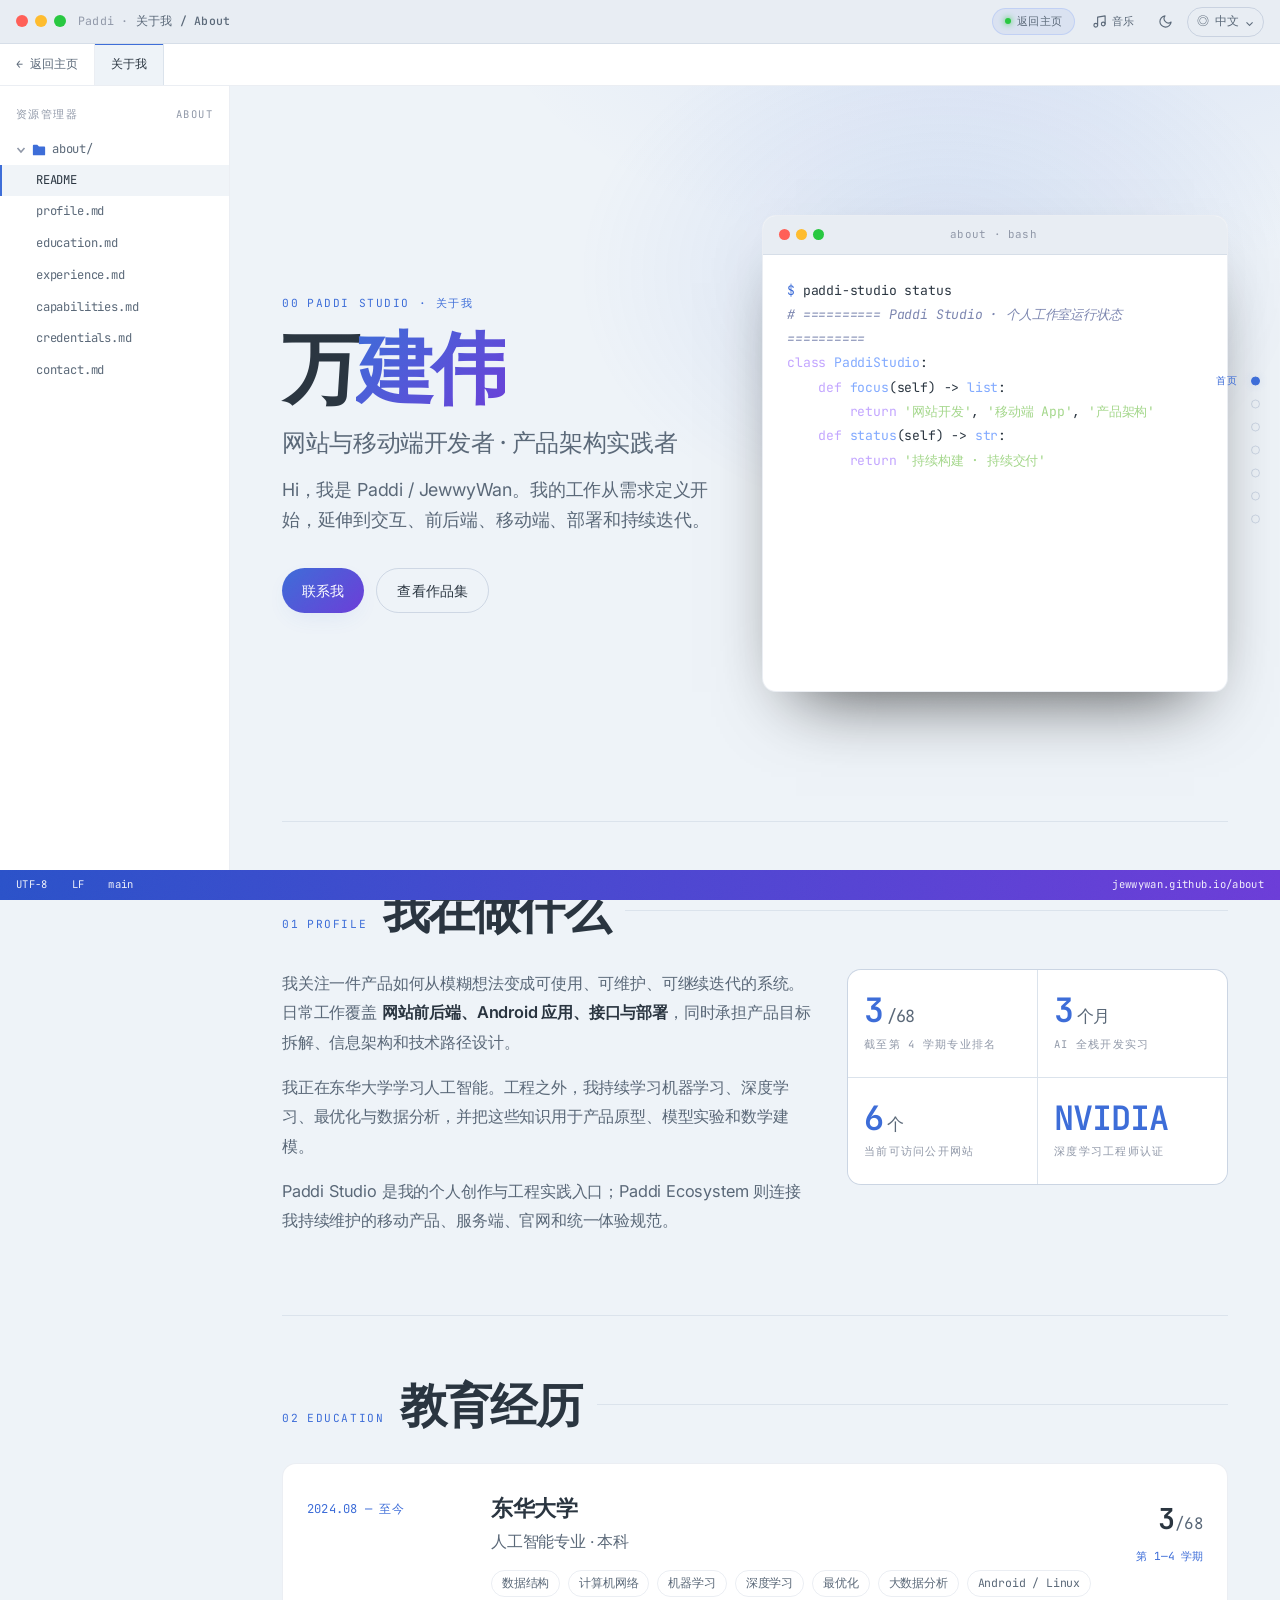
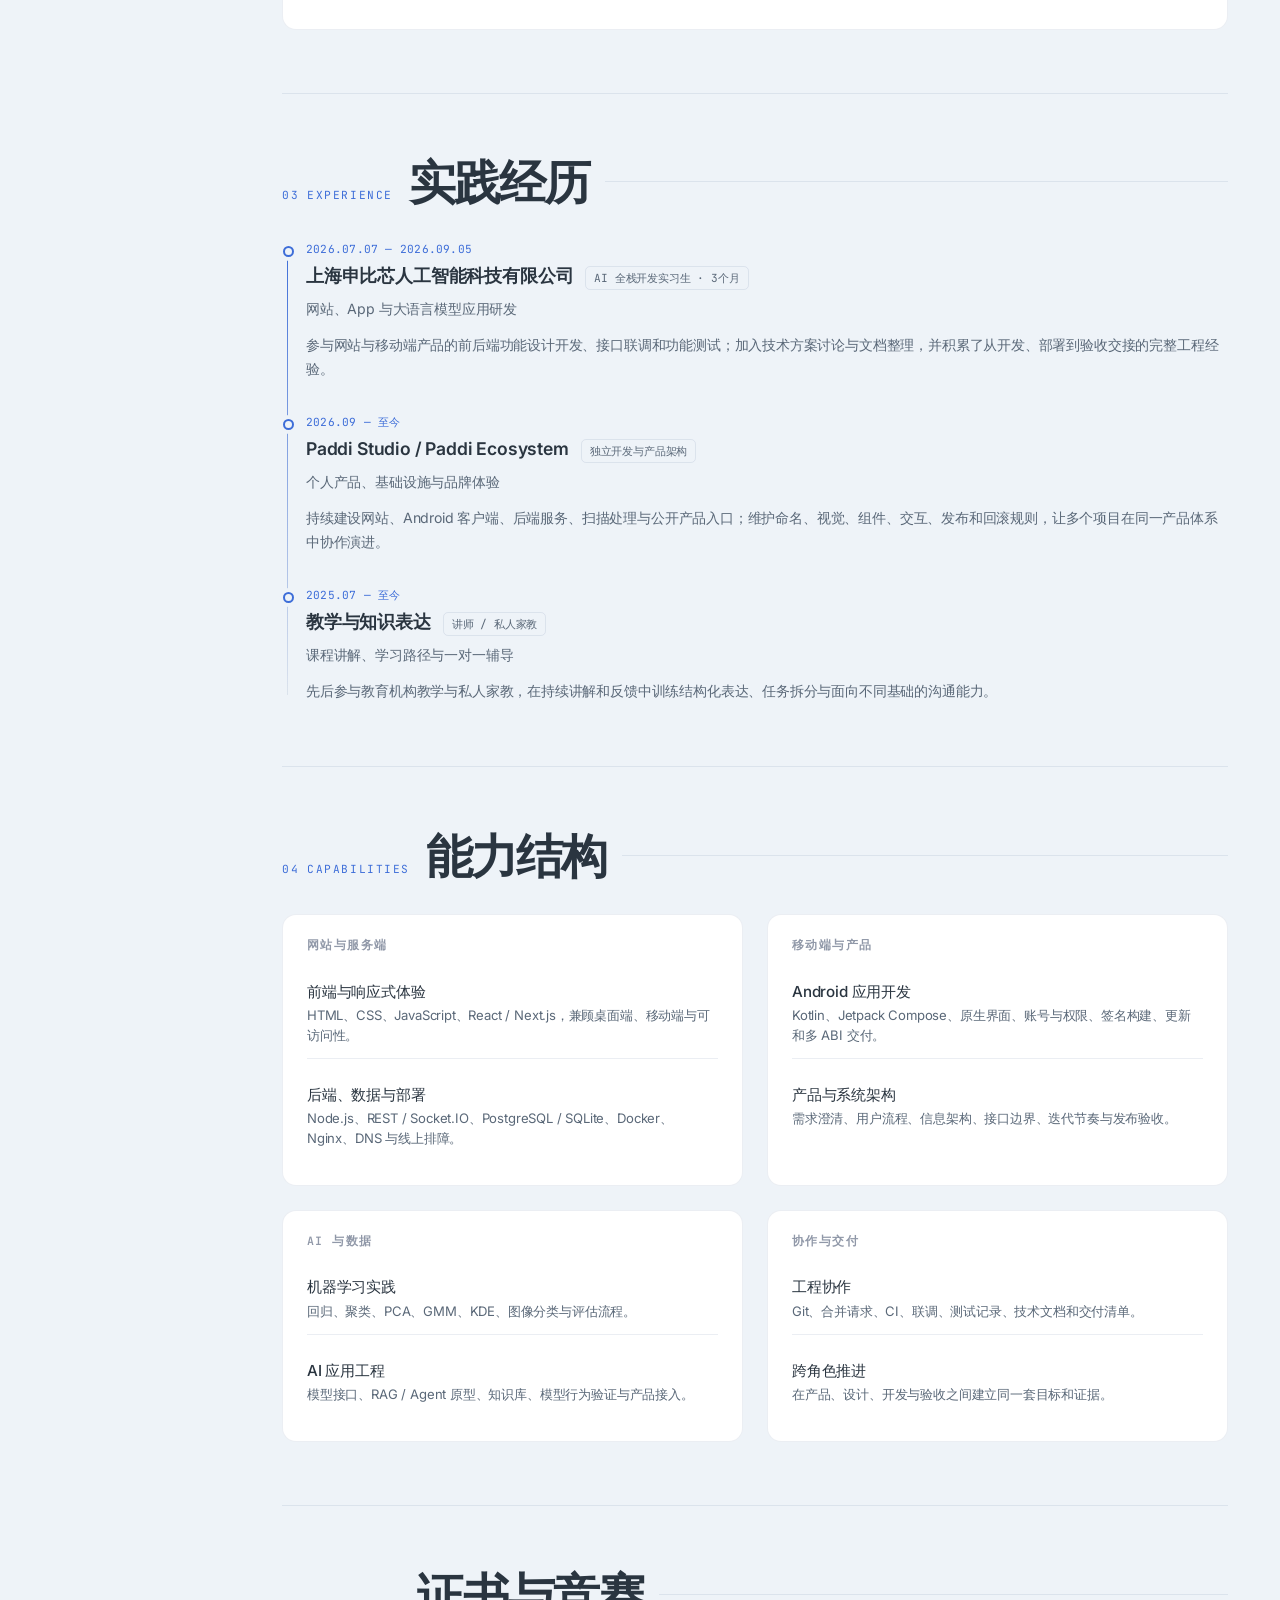
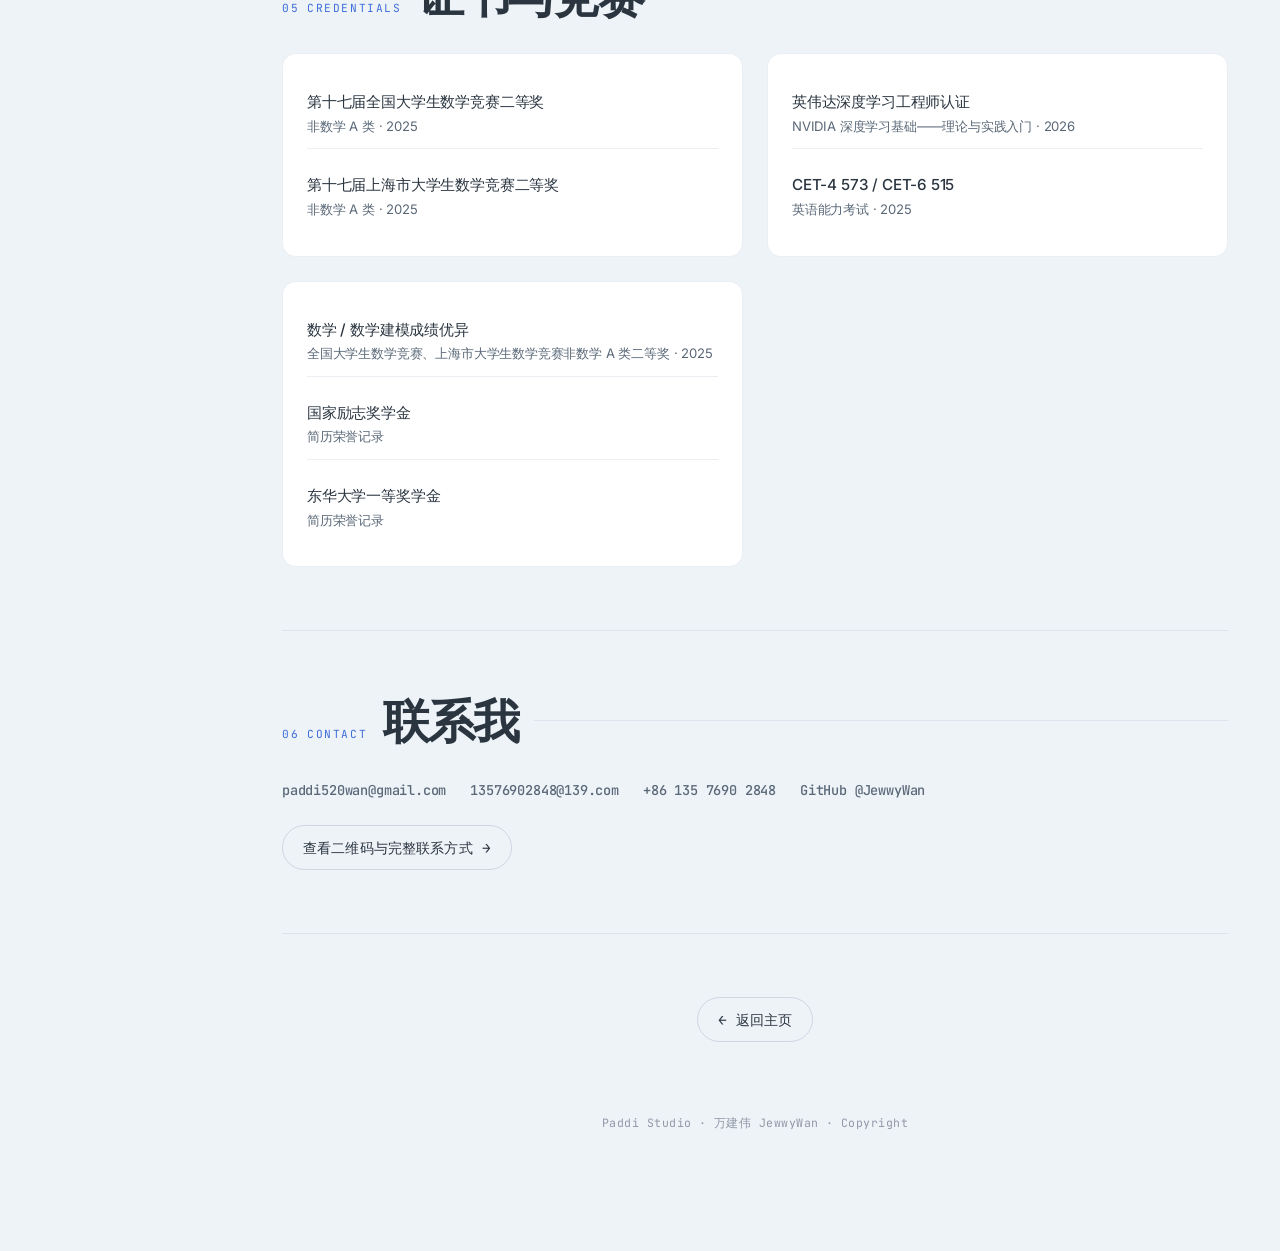
==== commit ece1b073: "refine profile, public sites, and ecosystem page" ====
--- a/about.html
+++ b/about.html
@@ -85,9 +85,9 @@
         </div>
         <div class="stat-grid rv-stagger">
           <div class="stat"><div class="num">3<small>/68</small></div><div class="lbl">截至第 4 学期专业排名</div></div>
-          <div class="stat"><div class="num">2<small>个月</small></div><div class="lbl">AI 全栈开发实习</div></div>
-          <div class="stat"><div class="num">4<small>款</small></div><div class="lbl">Paddi 公开测试产品</div></div>
-          <div class="stat"><div class="num">CET-6</div><div class="lbl">英语六级 515</div></div>
+          <div class="stat"><div class="num">3<small>个月</small></div><div class="lbl">AI 全栈开发实习</div></div>
+          <div class="stat"><div class="num">6<small>个</small></div><div class="lbl">当前可访问公开网站</div></div>
+          <div class="stat"><div class="num">NVIDIA</div><div class="lbl">深度学习工程师认证</div></div>
         </div>
       </div>
     </section>
@@ -110,7 +110,7 @@
       <div class="timeline">
         <article class="tl-item">
           <div class="tl-period">2026.07.07 — 2026.09.05</div>
-          <div class="tl-head"><h3>上海申比芯人工智能科技有限公司</h3><span class="role-tag">AI 全栈开发实习生</span></div>
+          <div class="tl-head"><h3>上海申比芯人工智能科技有限公司</h3><span class="role-tag">AI 全栈开发实习生 · 3个月</span></div>
           <div class="tl-org">网站、App 与大语言模型应用研发</div>
           <p class="tl-gain">参与网站与移动端产品的前后端功能设计开发、接口联调和功能测试；加入技术方案讨论与文档整理，并积累了从开发、部署到验收交接的完整工程经验。</p>
         </article>
@@ -159,8 +159,13 @@
           <div class="cert"><div class="body"><div class="t">第十七届上海市大学生数学竞赛二等奖</div><div class="d">非数学 A 类 · 2025</div></div></div>
         </div></article>
         <article class="skill-block"><div class="cert-list">
-          <div class="cert"><div class="body"><div class="t">NVIDIA 深度学习基础能力证书</div><div class="d">深度学习基础——理论与实践入门 · 2026</div></div></div>
+          <div class="cert"><div class="body"><div class="t">英伟达深度学习工程师认证</div><div class="d">NVIDIA 深度学习基础——理论与实践入门 · 2026</div></div></div>
           <div class="cert"><div class="body"><div class="t">CET-4 573 / CET-6 515</div><div class="d">英语能力考试 · 2025</div></div></div>
+        </div></article>
+        <article class="skill-block"><div class="cert-list">
+          <div class="cert"><div class="body"><div class="t">数学 / 数学建模成绩优异</div><div class="d">全国大学生数学竞赛、上海市大学生数学竞赛非数学 A 类二等奖 · 2025</div></div></div>
+          <div class="cert"><div class="body"><div class="t">国家励志奖学金</div><div class="d">简历荣誉记录</div></div></div>
+          <div class="cert"><div class="body"><div class="t">东华大学一等奖学金</div><div class="d">简历荣誉记录</div></div></div>
         </div></article>
       </div>
     </section>
@@ -194,7 +199,7 @@
   <div class="statusbar"><div class="sb-item">UTF-8</div><div class="sb-item">LF</div><div class="sb-item">main</div><div class="sb-spacer"></div><div class="sb-item">jewwywan.github.io/about</div></div>
 
   <script src="./JS/copy.js?v=20260712e"></script>
-  <script src="./JS/i18n.js?v=20261010-personal"></script>
+  <script src="./JS/i18n.js?v=20261011-global"></script>
   <script src="./JS/terminal.js?v=20261010-personal"></script>
   <script src="./JS/main.js?v=20260721b"></script>
   <script src="./JS/music.js?v=20260712e"></script>
@@ -202,3 +207,4 @@
   <script src="./JS/ripple.js?v=20260721b"></script>
 </body>
 </html>
+
--- a/css/components.css
+++ b/css/components.css
@@ -709,6 +709,19 @@
   gap: var(--sp-4);
   margin-bottom: var(--sp-6);
 }
+
+/* 页面级语言切换：与首页的语言偏好共用 localStorage */
+.page-lang { position: relative; z-index: 20; }
+.page-lang-btn {
+  min-height: 30px; padding: 5px 9px; display: inline-flex; align-items: center; gap: 6px;
+  border: 1px solid var(--line2); border-radius: var(--r-pill); background: transparent;
+  color: var(--sub); font: 500 .72rem var(--sans); cursor: pointer;
+}
+.page-lang-btn:hover, .page-lang-btn:focus-visible { border-color: var(--accent); color: var(--accent); }
+.page-lang-dropdown { position: absolute; top: calc(100% + 8px); right: 0; min-width: 106px; padding: 5px; display: none; border: 1px solid var(--line2); border-radius: 10px; background: var(--surface); box-shadow: 0 14px 34px rgba(20, 40, 70, .16); }
+.page-lang-dropdown.open { display: grid; }
+.page-lang-dropdown button { border: 0; border-radius: 7px; padding: 8px 9px; background: transparent; color: var(--sub); text-align: left; font: .75rem var(--sans); cursor: pointer; }
+.page-lang-dropdown button:hover, .page-lang-dropdown button.active { background: var(--accent-soft); color: var(--accent); }
 .contact-card {
   display: flex;
   align-items: center;
@@ -756,7 +769,7 @@
   font-size: .68rem;
   text-transform: uppercase;
   letter-spacing: .14em;
-  color: var(--faint);
+  color: rgba(226, 233, 244, .78);
   margin-bottom: 4px;
 }
 .cc-value {
@@ -770,7 +783,7 @@
   flex-shrink: 0;
   width: 18px;
   height: 18px;
-  color: var(--faint);
+  color: rgba(226, 233, 244, .70);
   transition: color var(--t) var(--ease), transform var(--t) var(--ease);
 }
 .contact-card:hover .cc-arrow {
@@ -805,7 +818,7 @@
 .qr-label {
   font-family: var(--mono);
   font-size: .72rem;
-  color: var(--faint);
+  color: var(--sub);
   text-transform: uppercase;
   letter-spacing: .14em;
 }
@@ -817,10 +830,6 @@
   border-radius: var(--r-sm);
   background: #fff;
   padding: 8px;
-}
-.qr-img-portrait {
-  max-width: 260px;
-  padding: 0;
 }
 .qr-name {
   font-family: var(--mono);
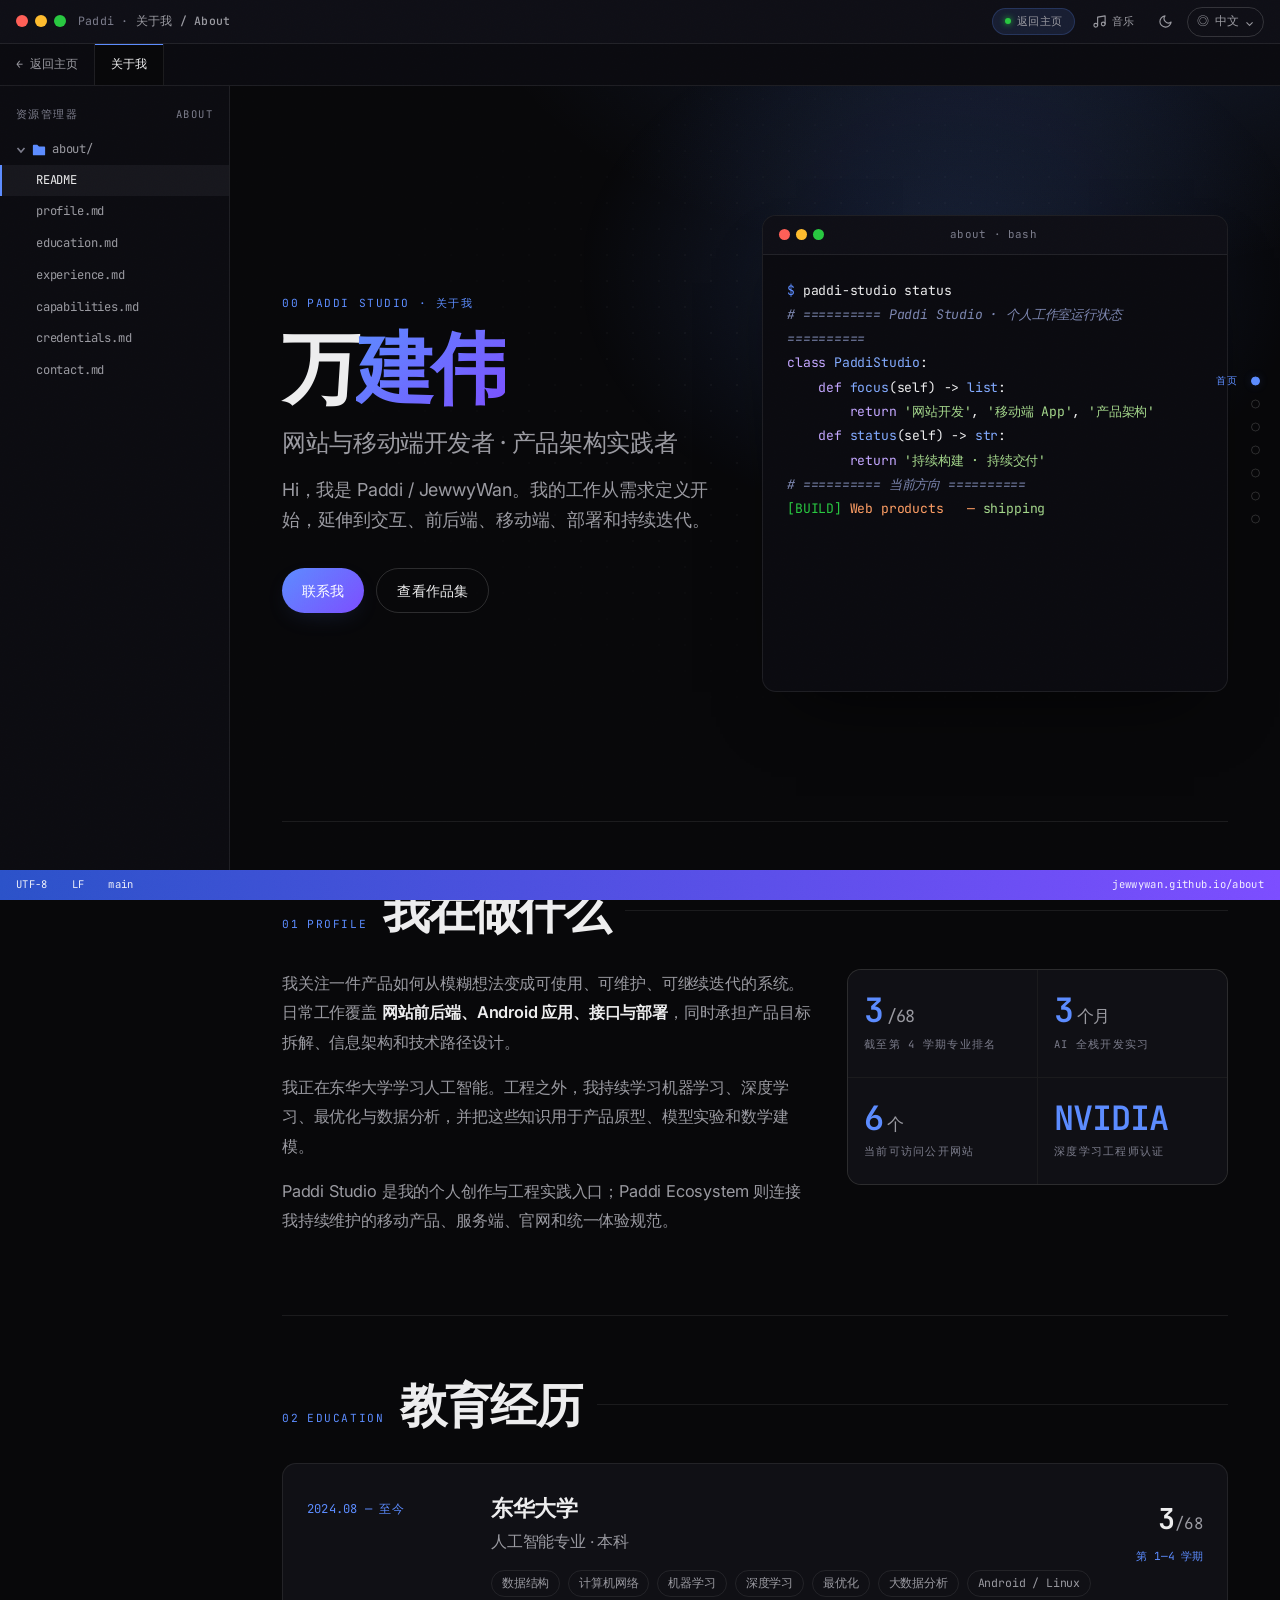
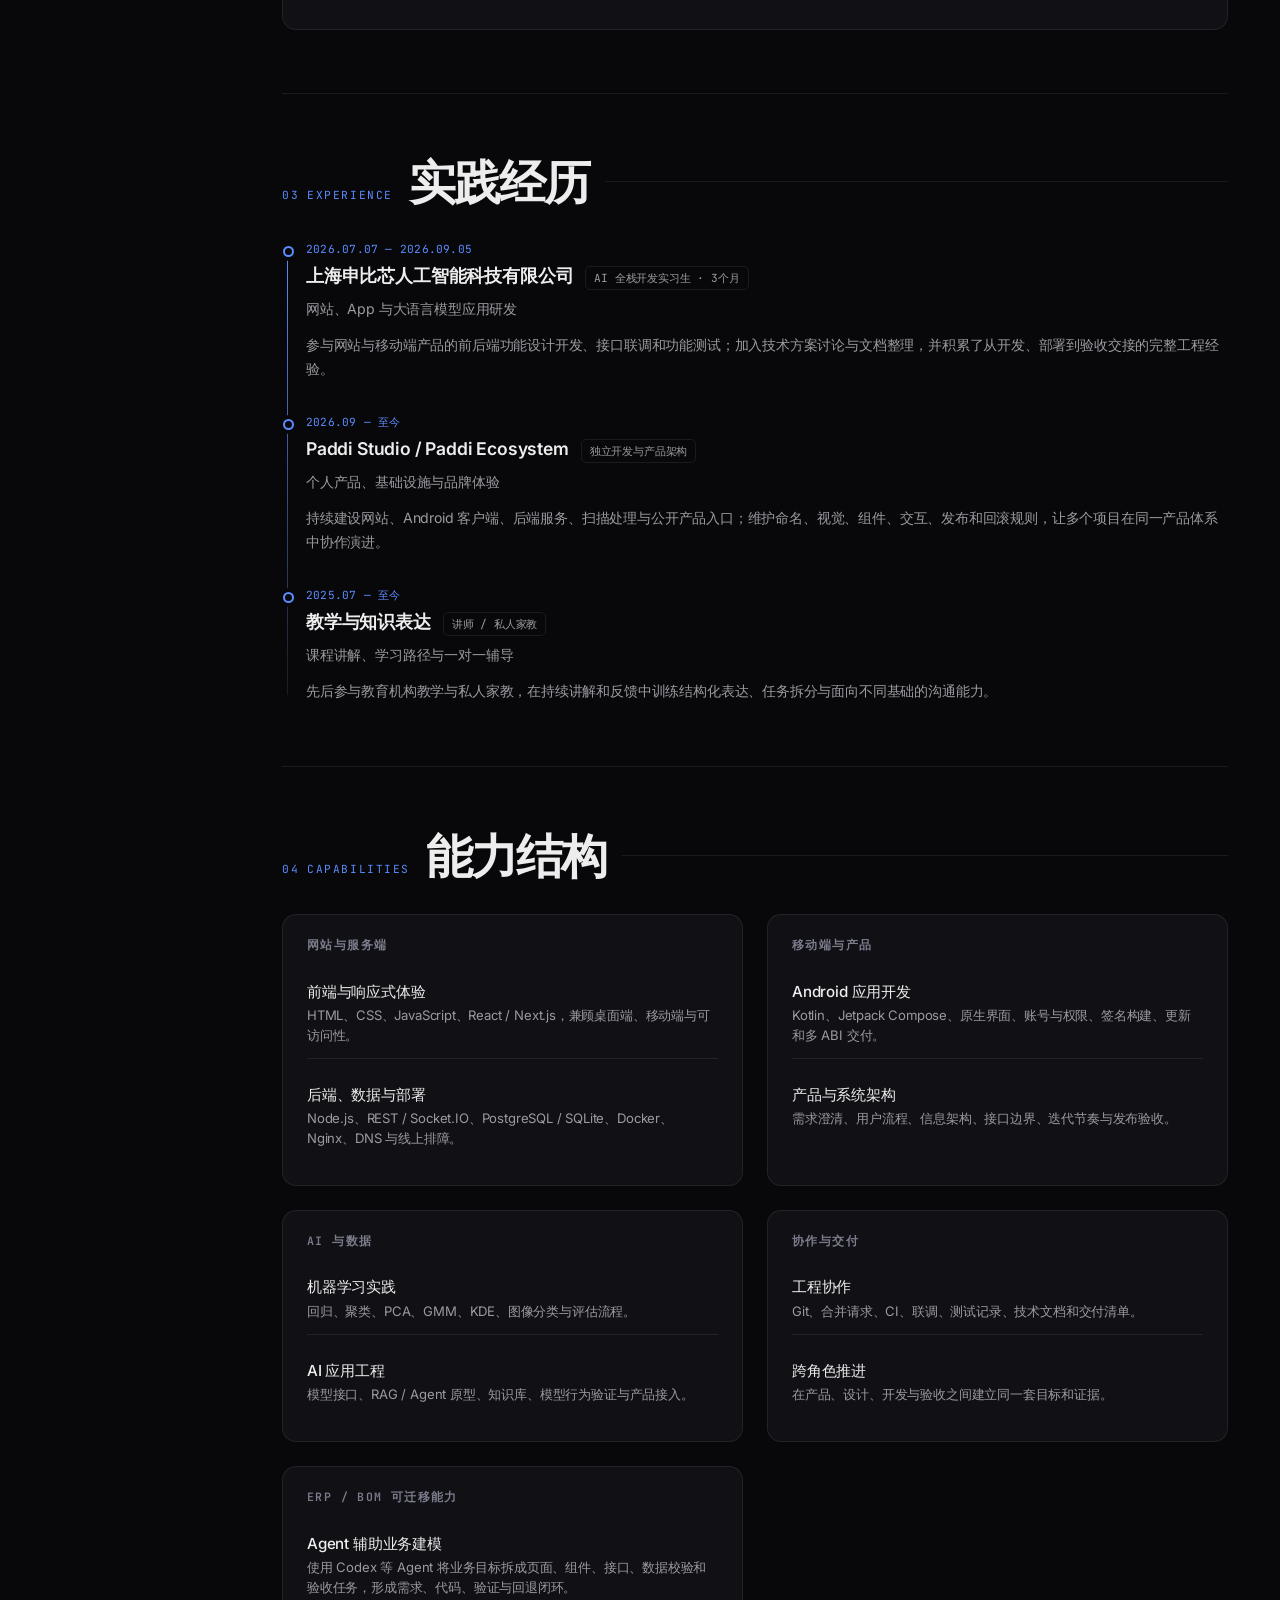
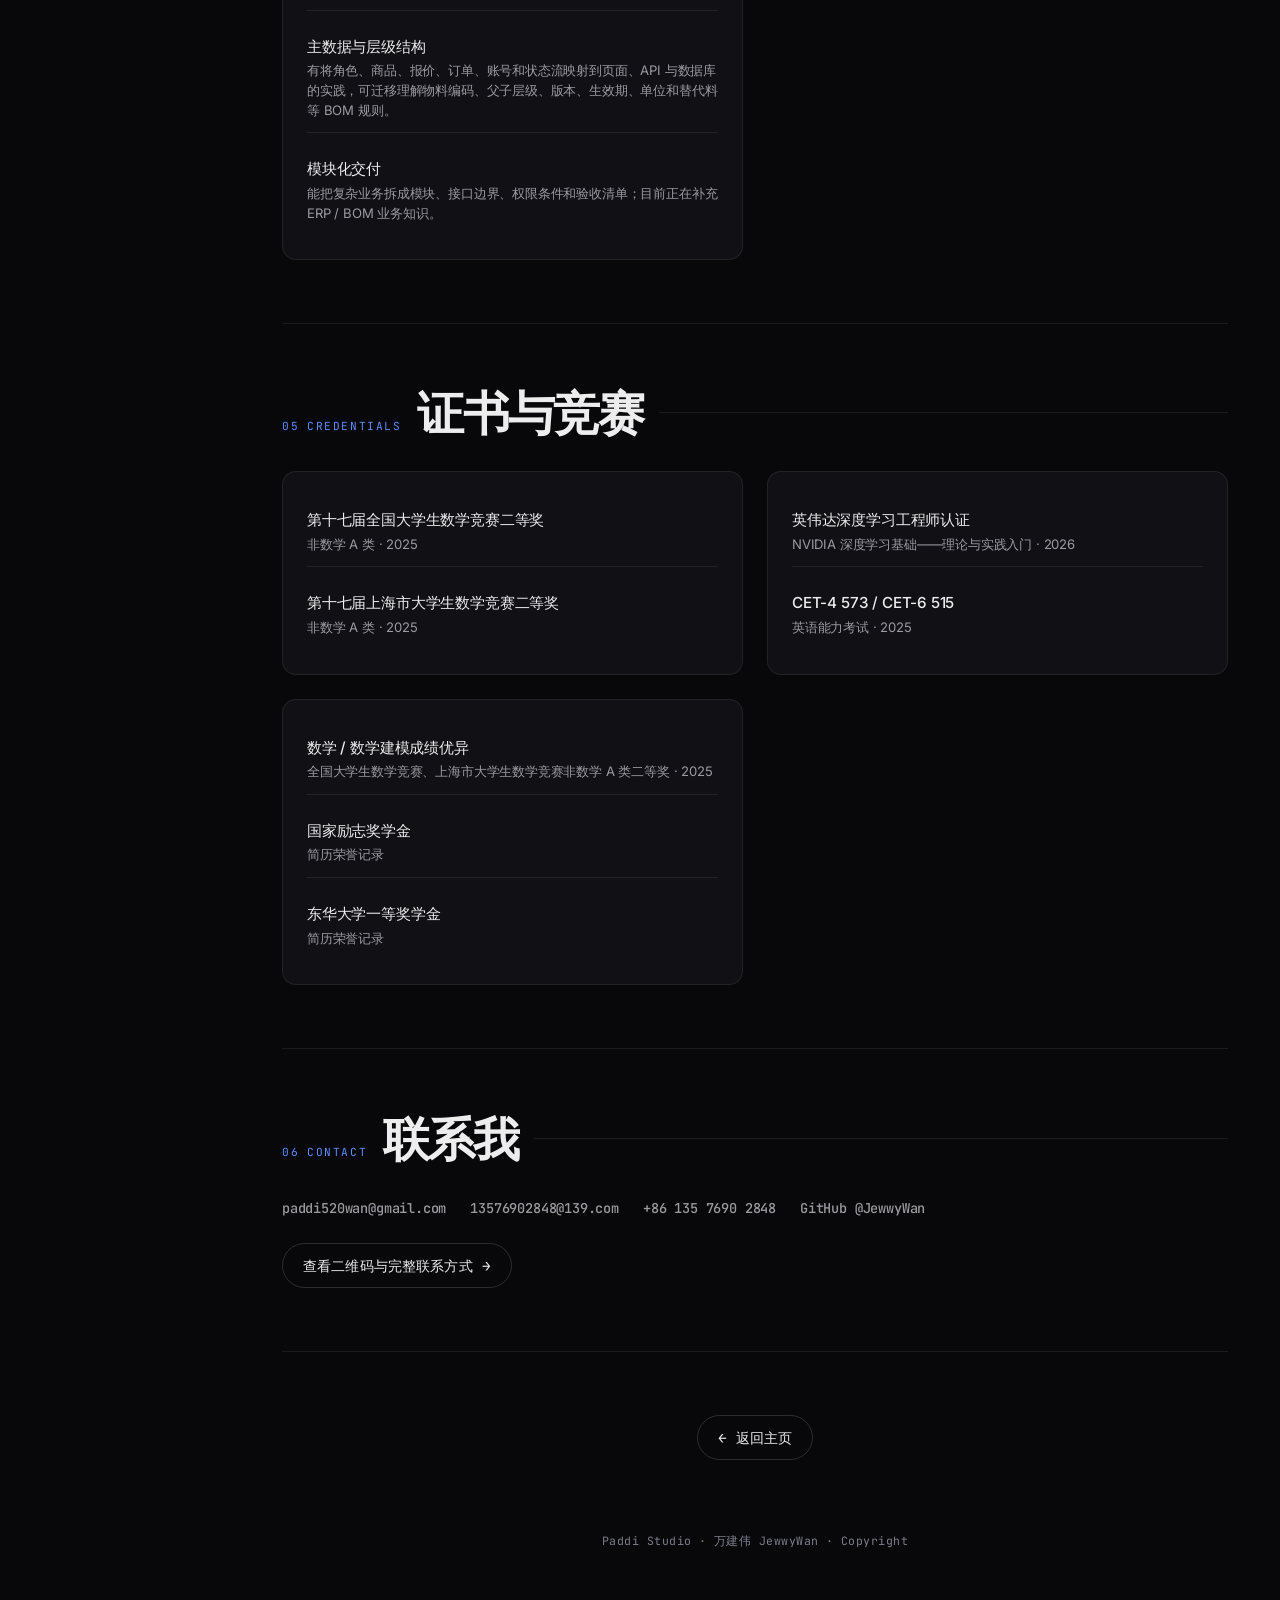
==== commit 3a9bcc98: "add ERP BOM profile and dark multilingual defaults" ====
--- a/about.html
+++ b/about.html
@@ -1,5 +1,5 @@
 <!DOCTYPE html>
-<html lang="zh-CN" data-theme="light">
+<html data-page="about" lang="zh-CN" data-theme="dark">
 <head>
   <meta charset="UTF-8">
   <meta name="viewport" content="width=device-width, initial-scale=1.0">
@@ -148,6 +148,11 @@
           <div class="cert"><div class="body"><div class="t">工程协作</div><div class="d">Git、合并请求、CI、联调、测试记录、技术文档和交付清单。</div></div></div>
           <div class="cert"><div class="body"><div class="t">跨角色推进</div><div class="d">在产品、设计、开发与验收之间建立同一套目标和证据。</div></div></div>
         </div></article>
+        <article class="skill-block skill-block-erp"><h4>ERP / BOM 可迁移能力</h4><div class="cert-list">
+          <div class="cert"><div class="body"><div class="t">Agent 辅助业务建模</div><div class="d">使用 Codex 等 Agent 将业务目标拆成页面、组件、接口、数据校验和验收任务，形成需求、代码、验证与回退闭环。</div></div></div>
+          <div class="cert"><div class="body"><div class="t">主数据与层级结构</div><div class="d">有将角色、商品、报价、订单、账号和状态流映射到页面、API 与数据库的实践，可迁移理解物料编码、父子层级、版本、生效期、单位和替代料等 BOM 规则。</div></div></div>
+          <div class="cert"><div class="body"><div class="t">模块化交付</div><div class="d">能把复杂业务拆成模块、接口边界、权限条件和验收清单；目前正在补充 ERP / BOM 业务知识。</div></div></div>
+        </div></article>
       </div>
     </section>
 
@@ -199,11 +204,11 @@
   <div class="statusbar"><div class="sb-item">UTF-8</div><div class="sb-item">LF</div><div class="sb-item">main</div><div class="sb-spacer"></div><div class="sb-item">jewwywan.github.io/about</div></div>
 
   <script src="./JS/copy.js?v=20260712e"></script>
-  <script src="./JS/i18n.js?v=20261011-global"></script>
+  <script src="./JS/i18n.js?v=20261011-i18n2"></script>
   <script src="./JS/terminal.js?v=20261010-personal"></script>
   <script src="./JS/main.js?v=20260721b"></script>
   <script src="./JS/music.js?v=20260712e"></script>
-  <script src="./JS/nav.js?v=20260712e"></script>
+  <script src="./JS/nav.js?v=20261011-dark"></script>
   <script src="./JS/ripple.js?v=20260721b"></script>
 </body>
 </html>
